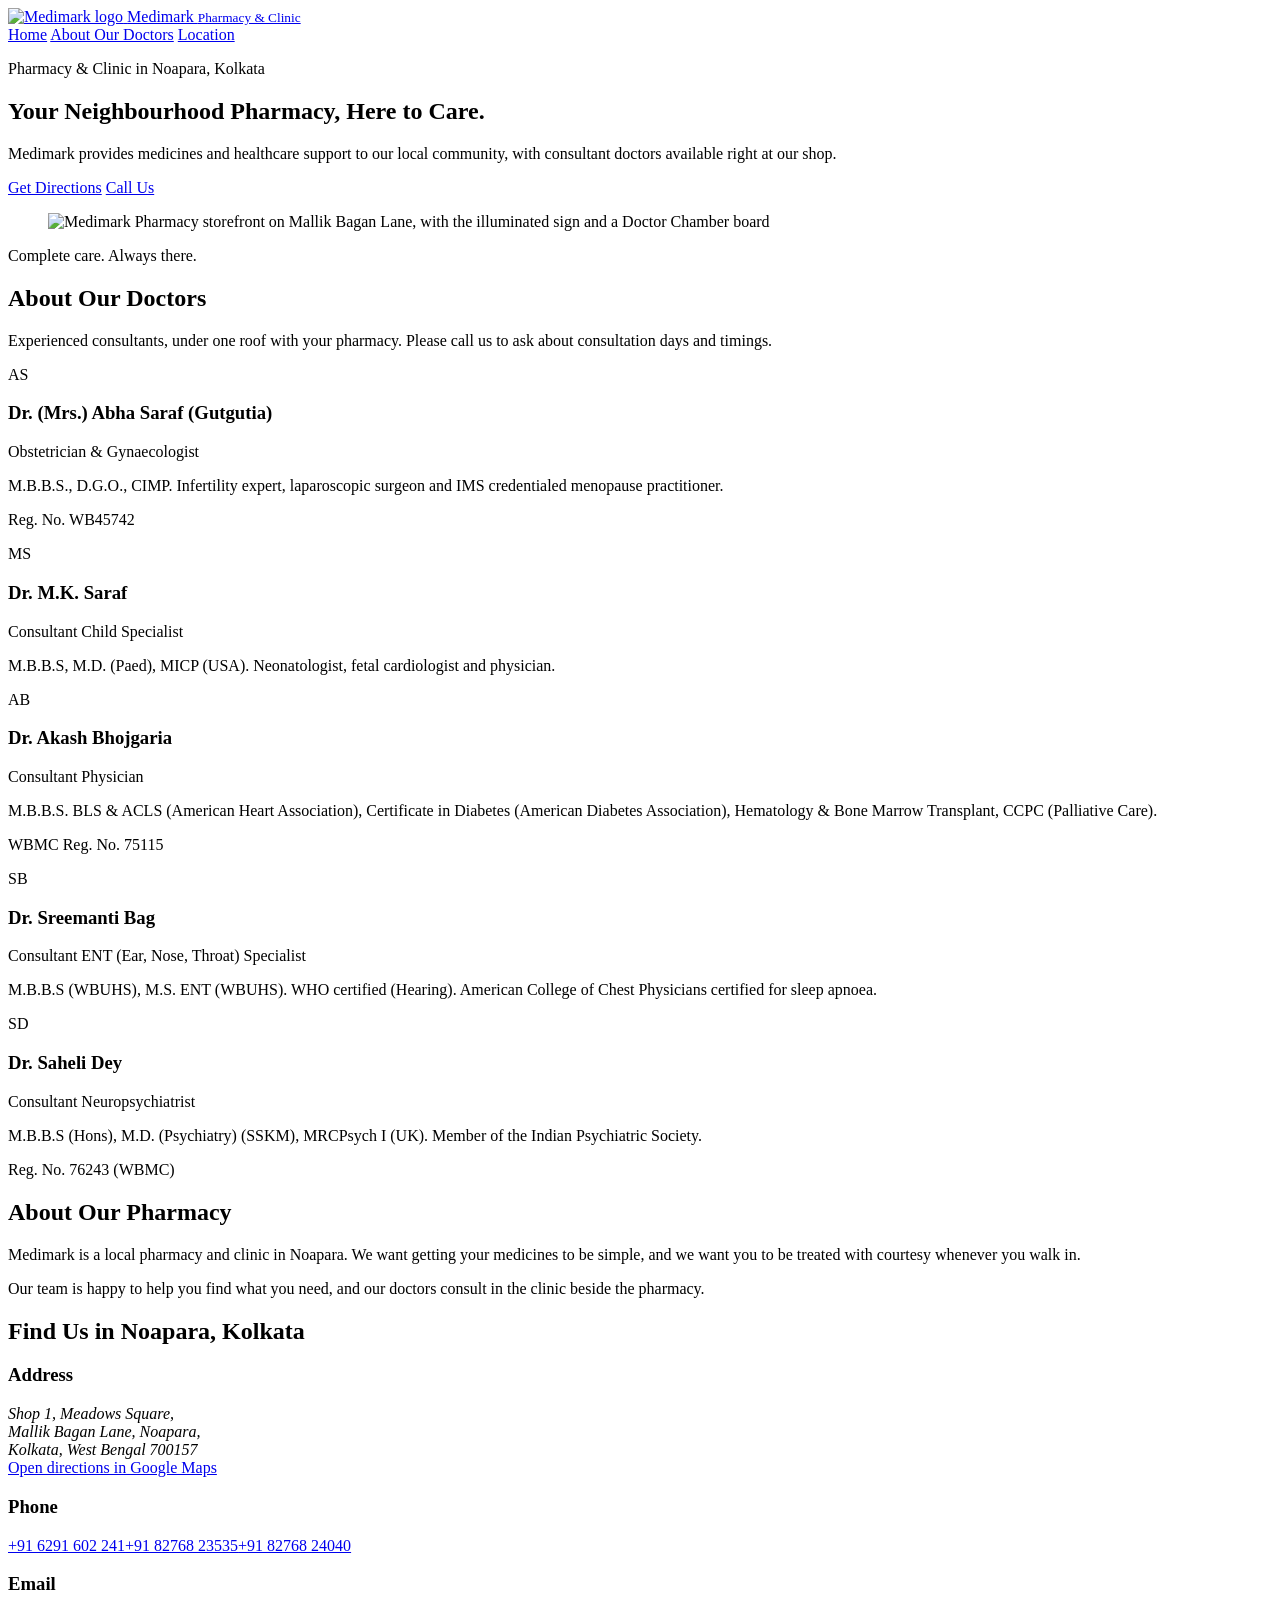
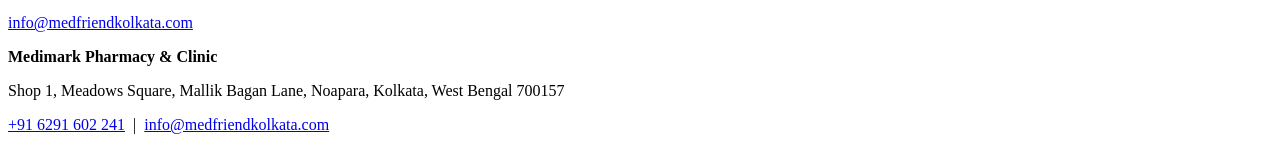
==== index.html @ 6e4a655f "Rename index (8).html to index.html" ====
<!DOCTYPE html>
<html lang="en">
<head>
<meta charset="utf-8">
<meta name="viewport" content="width=device-width, initial-scale=1">
<title>Medimark Pharmacy &amp; Clinic | Noapara, Kolkata 700157</title>
<meta name="description" content="Medimark Pharmacy &amp; Clinic at Meadows Square, Mallik Bagan Lane, Noapara, Kolkata. Medicines, consultant doctors and friendly healthcare support for our community.">
<meta name="theme-color" content="#ffffff">
<meta property="og:type" content="website">
<meta property="og:title" content="Medimark Pharmacy &amp; Clinic, Noapara, Kolkata">
<meta property="og:description" content="Your neighbourhood pharmacy and clinic at Meadows Square, Mallik Bagan Lane, Noapara.">
<meta property="og:locale" content="en_IN">
<link rel="icon" type="image/png" href="images/favicon.png">
<link rel="preconnect" href="https://fonts.googleapis.com">
<link rel="preconnect" href="https://fonts.gstatic.com" crossorigin>
<link href="https://fonts.googleapis.com/css2?family=Source+Sans+3:wght@400;600;700&family=Source+Serif+4:wght@600;700&display=swap" rel="stylesheet">
<link rel="stylesheet" href="css/style.css">
<script type="application/ld+json">
{"@context":"https://schema.org","@type":"Pharmacy","name":"Medimark Pharmacy & Clinic","telephone":"+91 6291602241","email":"info@medfriendkolkata.com","address":{"@type":"PostalAddress","streetAddress":"Shop 1, Meadows Square, Mallik Bagan Lane, Noapara","addressLocality":"Kolkata","addressRegion":"West Bengal","postalCode":"700157","addressCountry":"IN"}}
</script>
</head>
<body>
<header class="site-header">
  <div class="wrap bar">
    <a class="brand" href="#home" aria-label="Medimark Pharmacy and Clinic, home">
      <img src="images/logo.png" alt="Medimark logo" width="56" height="46">
      <span>Medimark <small>Pharmacy &amp; Clinic</small></span>
    </a>
    <nav aria-label="Main">
      <a href="#home">Home</a>
      <a href="#doctors">About Our Doctors</a>
      <a href="#location">Location</a>
    </nav>
  </div>
</header>

<main>
  <section class="hero" id="home">
    <div class="wrap hero-grid">
      <div class="hero-text">
        <p class="tag">Pharmacy &amp; Clinic in Noapara, Kolkata</p>
        <h1>Your Neighbourhood Pharmacy, Here to Care.</h1>
        <p class="sub">Medimark provides medicines and healthcare support to our local community, with consultant doctors available right at our shop.</p>
        <div class="ctas">
          <a class="btn primary" href="https://www.google.com/maps/dir/?api=1&destination=Medimark+Pharmacy+Meadows+Square+Mallik+Bagan+Lane+Noapara+Kolkata+700157" target="_blank" rel="noopener">Get Directions</a>
          <a class="btn secondary" href="tel:+916291602241">Call Us</a>
        </div>
      </div>
      <figure class="hero-photo">
        <img src="images/storefront.jpg" alt="Medimark Pharmacy storefront on Mallik Bagan Lane, with the illuminated sign and a Doctor Chamber board" width="1600" height="900" fetchpriority="high">
      </figure>
    </div>
  </section>

  <div class="band"><div class="wrap">Complete care. Always there.</div></div>

  <section class="doctors" id="doctors" aria-labelledby="doctors-h">
    <div class="wrap">
      <h2 id="doctors-h">About Our Doctors</h2>
      <p class="lead">Experienced consultants, under one roof with your pharmacy. Please call us to ask about consultation days and timings.</p>
      <div class="doc-grid">
        <article class="doc">
          <span class="avatar" aria-hidden="true">AS</span>
          <h3>Dr. (Mrs.) Abha Saraf (Gutgutia)</h3>
          <p class="spec">Obstetrician &amp; Gynaecologist</p>
          <p>M.B.B.S., D.G.O., CIMP. Infertility expert, laparoscopic surgeon and IMS credentialed menopause practitioner.</p>
          <p class="reg">Reg. No. WB45742</p>
        </article>
        <article class="doc">
          <span class="avatar" aria-hidden="true">MS</span>
          <h3>Dr. M.K. Saraf</h3>
          <p class="spec">Consultant Child Specialist</p>
          <p>M.B.B.S, M.D. (Paed), MICP (USA). Neonatologist, fetal cardiologist and physician.</p>
        </article>
        <article class="doc">
          <span class="avatar" aria-hidden="true">AB</span>
          <h3>Dr. Akash Bhojgaria</h3>
          <p class="spec">Consultant Physician</p>
          <p>M.B.B.S. BLS &amp; ACLS (American Heart Association), Certificate in Diabetes (American Diabetes Association), Hematology &amp; Bone Marrow Transplant, CCPC (Palliative Care).</p>
          <p class="reg">WBMC Reg. No. 75115</p>
        </article>
        <article class="doc">
          <span class="avatar" aria-hidden="true">SB</span>
          <h3>Dr. Sreemanti Bag</h3>
          <p class="spec">Consultant ENT (Ear, Nose, Throat) Specialist</p>
          <p>M.B.B.S (WBUHS), M.S. ENT (WBUHS). WHO certified (Hearing). American College of Chest Physicians certified for sleep apnoea.</p>
        </article>
        <article class="doc">
          <span class="avatar" aria-hidden="true">SD</span>
          <h3>Dr. Saheli Dey</h3>
          <p class="spec">Consultant Neuropsychiatrist</p>
          <p>M.B.B.S (Hons), M.D. (Psychiatry) (SSKM), MRCPsych I (UK). Member of the Indian Psychiatric Society.</p>
          <p class="reg">Reg. No. 76243 (WBMC)</p>
        </article>
      </div>
    </div>
  </section>

  <section class="about" id="about" aria-labelledby="about-h">
    <div class="wrap about-grid">
      <h2 id="about-h">About Our Pharmacy</h2>
      <div>
        <p>Medimark is a local pharmacy and clinic in Noapara. We want getting your medicines to be simple, and we want you to be treated with courtesy whenever you walk in.</p>
        <p>Our team is happy to help you find what you need, and our doctors consult in the clinic beside the pharmacy.</p>
      </div>
    </div>
  </section>

  <section class="location" id="location" aria-labelledby="loc-h">
    <div class="wrap">
      <h2 id="loc-h">Find Us in Noapara, Kolkata</h2>
      <div class="loc-card">
        <div>
          <h3>Address</h3>
          <address>Shop 1, Meadows Square,<br>Mallik Bagan Lane, Noapara,<br>Kolkata, West Bengal 700157</address>
          <a class="maplink" href="https://www.google.com/maps/dir/?api=1&destination=Medimark+Pharmacy+Meadows+Square+Mallik+Bagan+Lane+Noapara+Kolkata+700157" target="_blank" rel="noopener">Open directions in Google Maps</a>
        </div>
        <div>
          <h3>Phone</h3>
          <p class="contact"><a href="tel:+916291602241">+91 6291 602 241</a><a href="tel:+918276823535">+91 82768 23535</a><a href="tel:+918276824040">+91 82768 24040</a></p>
        </div>
        <div>
          <h3>Email</h3>
          <p class="contact"><a href="mailto:info@medfriendkolkata.com">info@medfriendkolkata.com</a></p>
        </div>
      </div>
    </div>
  </section>
</main>

<footer class="site-footer">
  <div class="wrap">
    <strong>Medimark Pharmacy &amp; Clinic</strong>
    <p>Shop 1, Meadows Square, Mallik Bagan Lane, Noapara, Kolkata, West Bengal 700157</p>
    <p><a href="tel:+916291602241">+91 6291 602 241</a> &nbsp;|&nbsp; <a href="mailto:info@medfriendkolkata.com">info@medfriendkolkata.com</a></p>
  </div>
</footer>
</body>
</html>
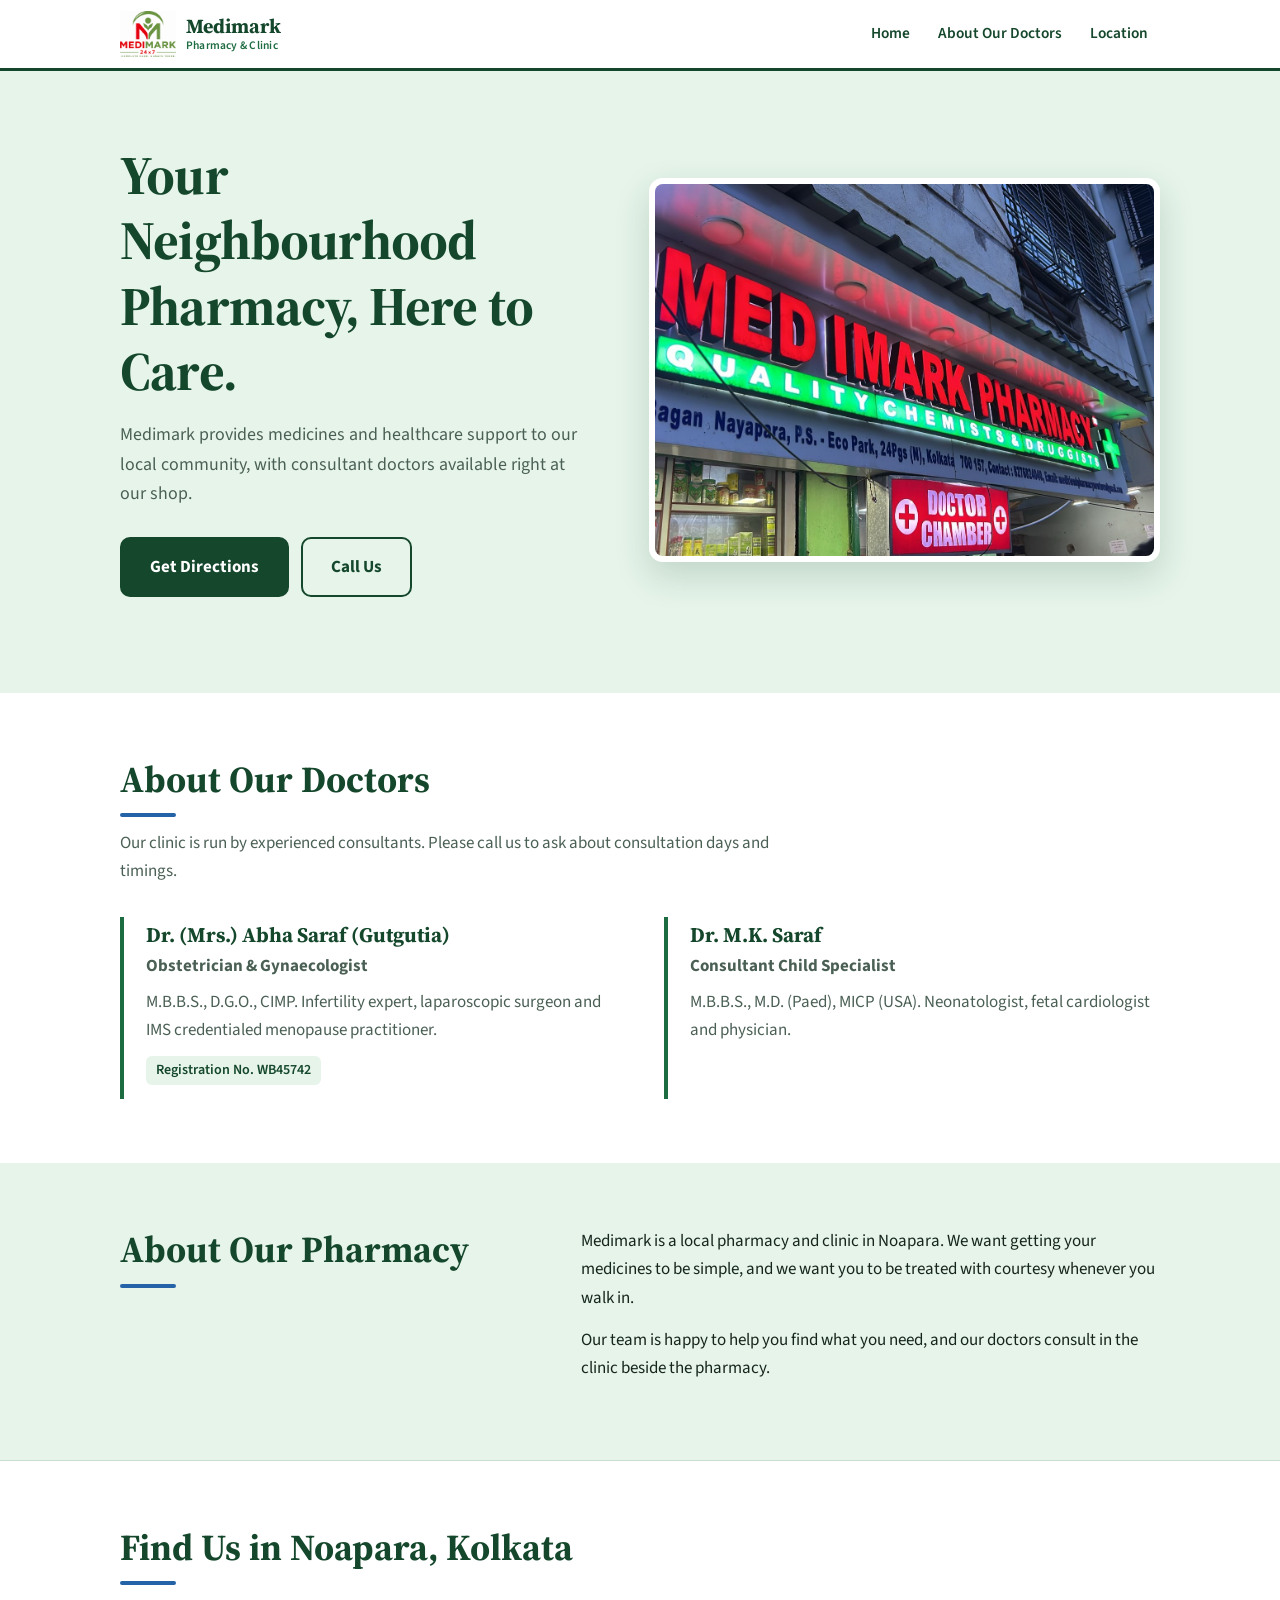
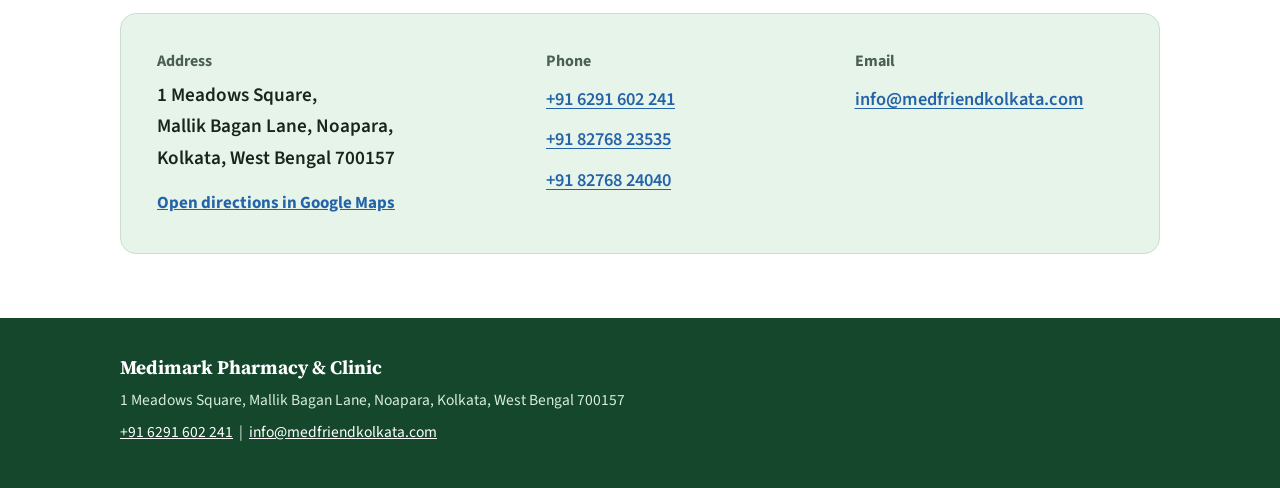
==== commit c4c17fe0: "Rename index (7).html to index.html" ====
--- a/index.html
+++ b/index.html
@@ -5,25 +5,25 @@
 <meta name="viewport" content="width=device-width, initial-scale=1">
 <title>Medimark Pharmacy &amp; Clinic | Noapara, Kolkata 700157</title>
 <meta name="description" content="Medimark Pharmacy &amp; Clinic at Meadows Square, Mallik Bagan Lane, Noapara, Kolkata. Medicines, consultant doctors and friendly healthcare support for our community.">
-<meta name="theme-color" content="#ffffff">
+<meta name="theme-color" content="#e6f4ea">
 <meta property="og:type" content="website">
 <meta property="og:title" content="Medimark Pharmacy &amp; Clinic, Noapara, Kolkata">
 <meta property="og:description" content="Your neighbourhood pharmacy and clinic at Meadows Square, Mallik Bagan Lane, Noapara.">
 <meta property="og:locale" content="en_IN">
-<link rel="icon" type="image/png" href="images/favicon.png">
+<link rel="icon" type="image/png" href="favicon.png">
 <link rel="preconnect" href="https://fonts.googleapis.com">
 <link rel="preconnect" href="https://fonts.gstatic.com" crossorigin>
-<link href="https://fonts.googleapis.com/css2?family=Source+Sans+3:wght@400;600;700&family=Source+Serif+4:wght@600;700&display=swap" rel="stylesheet">
-<link rel="stylesheet" href="css/style.css">
+<link href="https://fonts.googleapis.com/css2?family=Source+Sans+3:wght@400;600;700&amp;family=Source+Serif+4:wght@600;700&amp;display=swap" rel="stylesheet">
+<link rel="stylesheet" href="style.css">
 <script type="application/ld+json">
-{"@context":"https://schema.org","@type":"Pharmacy","name":"Medimark Pharmacy & Clinic","telephone":"+91 6291602241","email":"info@medfriendkolkata.com","address":{"@type":"PostalAddress","streetAddress":"Shop 1, Meadows Square, Mallik Bagan Lane, Noapara","addressLocality":"Kolkata","addressRegion":"West Bengal","postalCode":"700157","addressCountry":"IN"}}
+{"@context":"https://schema.org","@type":"Pharmacy","name":"Medimark Pharmacy & Clinic","telephone":"+91 6291602241","email":"info@medfriendkolkata.com","address":{"@type":"PostalAddress","streetAddress":"1 Meadows Square, Mallik Bagan Lane, Noapara","addressLocality":"Kolkata","addressRegion":"West Bengal","postalCode":"700157","addressCountry":"IN"}}
 </script>
 </head>
 <body>
 <header class="site-header">
   <div class="wrap bar">
     <a class="brand" href="#home" aria-label="Medimark Pharmacy and Clinic, home">
-      <img src="images/logo.png" alt="Medimark logo" width="56" height="46">
+      <img src="logo.png" alt="Medimark logo" width="56" height="46">
       <span>Medimark <small>Pharmacy &amp; Clinic</small></span>
     </a>
     <nav aria-label="Main">
@@ -37,60 +37,35 @@
 <main>
   <section class="hero" id="home">
     <div class="wrap hero-grid">
-      <div class="hero-text">
-        <p class="tag">Pharmacy &amp; Clinic in Noapara, Kolkata</p>
+      <div>
         <h1>Your Neighbourhood Pharmacy, Here to Care.</h1>
         <p class="sub">Medimark provides medicines and healthcare support to our local community, with consultant doctors available right at our shop.</p>
         <div class="ctas">
-          <a class="btn primary" href="https://www.google.com/maps/dir/?api=1&destination=Medimark+Pharmacy+Meadows+Square+Mallik+Bagan+Lane+Noapara+Kolkata+700157" target="_blank" rel="noopener">Get Directions</a>
+          <a class="btn primary" href="https://www.google.com/maps/dir/?api=1&amp;destination=Medimark+Pharmacy+Meadows+Square+Mallik+Bagan+Lane+Noapara+Kolkata+700157" target="_blank" rel="noopener">Get Directions</a>
           <a class="btn secondary" href="tel:+916291602241">Call Us</a>
         </div>
       </div>
       <figure class="hero-photo">
-        <img src="images/storefront.jpg" alt="Medimark Pharmacy storefront on Mallik Bagan Lane, with the illuminated sign and a Doctor Chamber board" width="1600" height="900" fetchpriority="high">
+        <img src="storefront.jpg" alt="Medimark Pharmacy storefront on Mallik Bagan Lane, with the illuminated sign and a Doctor Chamber board" width="1600" height="900" fetchpriority="high">
       </figure>
     </div>
   </section>
 
-  <div class="band"><div class="wrap">Complete care. Always there.</div></div>
-
   <section class="doctors" id="doctors" aria-labelledby="doctors-h">
     <div class="wrap">
       <h2 id="doctors-h">About Our Doctors</h2>
-      <p class="lead">Experienced consultants, under one roof with your pharmacy. Please call us to ask about consultation days and timings.</p>
+      <p class="lead">Our clinic is run by experienced consultants. Please call us to ask about consultation days and timings.</p>
       <div class="doc-grid">
         <article class="doc">
-          <span class="avatar" aria-hidden="true">AS</span>
           <h3>Dr. (Mrs.) Abha Saraf (Gutgutia)</h3>
           <p class="spec">Obstetrician &amp; Gynaecologist</p>
           <p>M.B.B.S., D.G.O., CIMP. Infertility expert, laparoscopic surgeon and IMS credentialed menopause practitioner.</p>
-          <p class="reg">Reg. No. WB45742</p>
+          <p class="reg">Registration No. WB45742</p>
         </article>
         <article class="doc">
-          <span class="avatar" aria-hidden="true">MS</span>
           <h3>Dr. M.K. Saraf</h3>
           <p class="spec">Consultant Child Specialist</p>
-          <p>M.B.B.S, M.D. (Paed), MICP (USA). Neonatologist, fetal cardiologist and physician.</p>
-        </article>
-        <article class="doc">
-          <span class="avatar" aria-hidden="true">AB</span>
-          <h3>Dr. Akash Bhojgaria</h3>
-          <p class="spec">Consultant Physician</p>
-          <p>M.B.B.S. BLS &amp; ACLS (American Heart Association), Certificate in Diabetes (American Diabetes Association), Hematology &amp; Bone Marrow Transplant, CCPC (Palliative Care).</p>
-          <p class="reg">WBMC Reg. No. 75115</p>
-        </article>
-        <article class="doc">
-          <span class="avatar" aria-hidden="true">SB</span>
-          <h3>Dr. Sreemanti Bag</h3>
-          <p class="spec">Consultant ENT (Ear, Nose, Throat) Specialist</p>
-          <p>M.B.B.S (WBUHS), M.S. ENT (WBUHS). WHO certified (Hearing). American College of Chest Physicians certified for sleep apnoea.</p>
-        </article>
-        <article class="doc">
-          <span class="avatar" aria-hidden="true">SD</span>
-          <h3>Dr. Saheli Dey</h3>
-          <p class="spec">Consultant Neuropsychiatrist</p>
-          <p>M.B.B.S (Hons), M.D. (Psychiatry) (SSKM), MRCPsych I (UK). Member of the Indian Psychiatric Society.</p>
-          <p class="reg">Reg. No. 76243 (WBMC)</p>
+          <p>M.B.B.S., M.D. (Paed), MICP (USA). Neonatologist, fetal cardiologist and physician.</p>
         </article>
       </div>
     </div>
@@ -109,11 +84,11 @@
   <section class="location" id="location" aria-labelledby="loc-h">
     <div class="wrap">
       <h2 id="loc-h">Find Us in Noapara, Kolkata</h2>
-      <div class="loc-card">
+      <div class="loc-grid">
         <div>
           <h3>Address</h3>
-          <address>Shop 1, Meadows Square,<br>Mallik Bagan Lane, Noapara,<br>Kolkata, West Bengal 700157</address>
-          <a class="maplink" href="https://www.google.com/maps/dir/?api=1&destination=Medimark+Pharmacy+Meadows+Square+Mallik+Bagan+Lane+Noapara+Kolkata+700157" target="_blank" rel="noopener">Open directions in Google Maps</a>
+          <address>1 Meadows Square,<br>Mallik Bagan Lane, Noapara,<br>Kolkata, West Bengal 700157</address>
+          <a class="maplink" href="https://www.google.com/maps/dir/?api=1&amp;destination=Medimark+Pharmacy+Meadows+Square+Mallik+Bagan+Lane+Noapara+Kolkata+700157" target="_blank" rel="noopener">Open directions in Google Maps</a>
         </div>
         <div>
           <h3>Phone</h3>
@@ -131,7 +106,7 @@
 <footer class="site-footer">
   <div class="wrap">
     <strong>Medimark Pharmacy &amp; Clinic</strong>
-    <p>Shop 1, Meadows Square, Mallik Bagan Lane, Noapara, Kolkata, West Bengal 700157</p>
+    <p>1 Meadows Square, Mallik Bagan Lane, Noapara, Kolkata, West Bengal 700157</p>
     <p><a href="tel:+916291602241">+91 6291 602 241</a> &nbsp;|&nbsp; <a href="mailto:info@medfriendkolkata.com">info@medfriendkolkata.com</a></p>
   </div>
 </footer>
--- a/style.css
+++ b/style.css
@@ -0,0 +1,79 @@
+:root{
+  --mint:#e6f4ea; --mint-deep:#d3ebdb; --forest:#14472b; --forest-2:#1d6b40; --blue:#2563a8;
+  --ink:#16261d; --muted:#4b6055; --line:#c8dfd0; --white:#fff;
+  --serif:"Source Serif 4",Georgia,"Times New Roman",serif;
+  --sans:"Source Sans 3",system-ui,-apple-system,"Segoe UI",Roboto,Arial,sans-serif;
+}
+*,*::before,*::after{box-sizing:border-box}
+html{scroll-behavior:smooth;scroll-padding-top:80px}
+body{margin:0;background:var(--mint);color:var(--ink);font:400 1.0625rem/1.65 var(--sans)}
+img{max-width:100%}
+a{color:var(--blue)}
+a:focus-visible{outline:3px solid var(--blue);outline-offset:3px;border-radius:4px}
+h1,h2,h3{font-family:var(--serif);line-height:1.2;margin:0;color:var(--forest)}
+.wrap{max-width:1080px;margin:0 auto;padding:0 20px}
+
+.site-header{position:sticky;top:0;z-index:20;background:var(--white);border-bottom:3px solid var(--forest);}
+.bar{display:flex;align-items:center;justify-content:space-between;gap:16px;min-height:68px}
+.brand{display:flex;align-items:center;gap:10px;text-decoration:none;color:var(--forest);font:700 1.25rem/1.1 var(--serif)}
+.brand img{height:46px;width:auto}
+.brand small{display:block;margin-top:2px;font:600 .72rem/1.2 var(--sans);color:var(--forest-2);letter-spacing:.02em}
+nav{display:flex;gap:4px}
+nav a{color:var(--forest);text-decoration:none;font-weight:600;font-size:.96rem;padding:8px 12px;border-radius:8px}
+nav a:hover{background:var(--mint)}
+
+.hero{padding:48px 0 72px}
+.hero-grid{display:grid;gap:36px;align-items:center}
+.hero h1{font-size:clamp(2.1rem,6.4vw,3.4rem);letter-spacing:-.015em;margin-bottom:16px}
+.sub{color:var(--muted);font-size:1.12rem;max-width:30em;margin:0 0 28px}
+.ctas{display:flex;flex-wrap:wrap;gap:12px}
+.btn{display:inline-block;padding:14px 28px;border-radius:10px;font-weight:700;text-decoration:none;border:2px solid var(--forest);transition:transform .15s}
+.btn.primary{background:var(--forest);color:var(--white)}
+.btn.secondary{background:transparent;color:var(--forest)}
+.btn:hover{transform:translateY(-2px)}
+.hero-photo{margin:0}
+.hero-photo img{display:block;width:100%;height:auto;aspect-ratio:4/3;object-fit:cover;object-position:35% 45%;border-radius:14px;border:6px solid var(--white);box-shadow:0 14px 34px rgba(20,71,43,.18)}
+
+section{padding:64px 0}
+h2{font-size:clamp(1.7rem,4.2vw,2.3rem);margin-bottom:12px}
+h2::after{content:"";display:block;width:56px;height:4px;border-radius:2px;margin-top:12px;background:var(--blue)}
+.lead{color:var(--muted);max-width:40em;margin:0 0 32px}
+
+.doctors{background:var(--white)}
+.doc-grid{display:grid;gap:24px}
+.doc{padding:6px 0 6px 22px;border-left:4px solid var(--forest-2)}
+.doc h3{font-size:1.3rem;margin-bottom:4px}
+.spec{color:var(--blue);font-weight:700;margin:0 0 10px}
+.doc p{margin:0 0 8px;color:var(--muted)}
+.doc .reg{display:inline-block;margin-top:4px;padding:3px 10px;border-radius:6px;background:var(--mint);color:var(--forest);font-weight:600;font-size:.88rem}
+
+.about-grid{display:grid;gap:12px}
+.about p{margin:0 0 14px;max-width:38em}
+
+.location{background:var(--white);border-top:1px solid var(--line)}
+.location h2{margin-bottom:28px}
+.loc-grid{display:grid;gap:28px;padding:30px;border-radius:16px;background:var(--mint);border:1px solid var(--line)}
+.loc-grid h3{font:700 1rem var(--sans);color:var(--muted);margin-bottom:8px}
+address{font-style:normal;font-size:1.2rem;font-weight:600;margin-bottom:14px}
+.maplink{font-weight:700}
+.contact{display:flex;flex-direction:column;gap:2px;margin:0;font-size:1.15rem;font-weight:600}
+.contact a{padding:4px 0;text-underline-offset:3px}
+
+.site-footer{background:var(--forest);color:#d8ecde;padding:36px 0;font-size:.97rem}
+.site-footer strong{font:700 1.2rem var(--serif);color:var(--white)}
+.site-footer p{margin:6px 0}
+.site-footer a{color:var(--white)}
+
+@media (min-width:760px){
+  .hero{padding:72px 0 96px}
+  .hero-grid{grid-template-columns:1fr 1.1fr;gap:64px}
+  .doc-grid{grid-template-columns:1fr 1fr;gap:48px}
+  .about-grid{grid-template-columns:1fr 1.4fr;gap:48px;align-items:start}
+  .loc-grid{grid-template-columns:1.3fr 1fr 1fr;gap:40px;padding:36px}
+}
+@media (max-width:560px){
+  .brand small{display:none}
+  .brand{font-size:1.15rem}
+  nav a{padding:8px;font-size:.88rem}
+}
+@media (prefers-reduced-motion:reduce){html{scroll-behavior:auto}.btn{transition:none}}
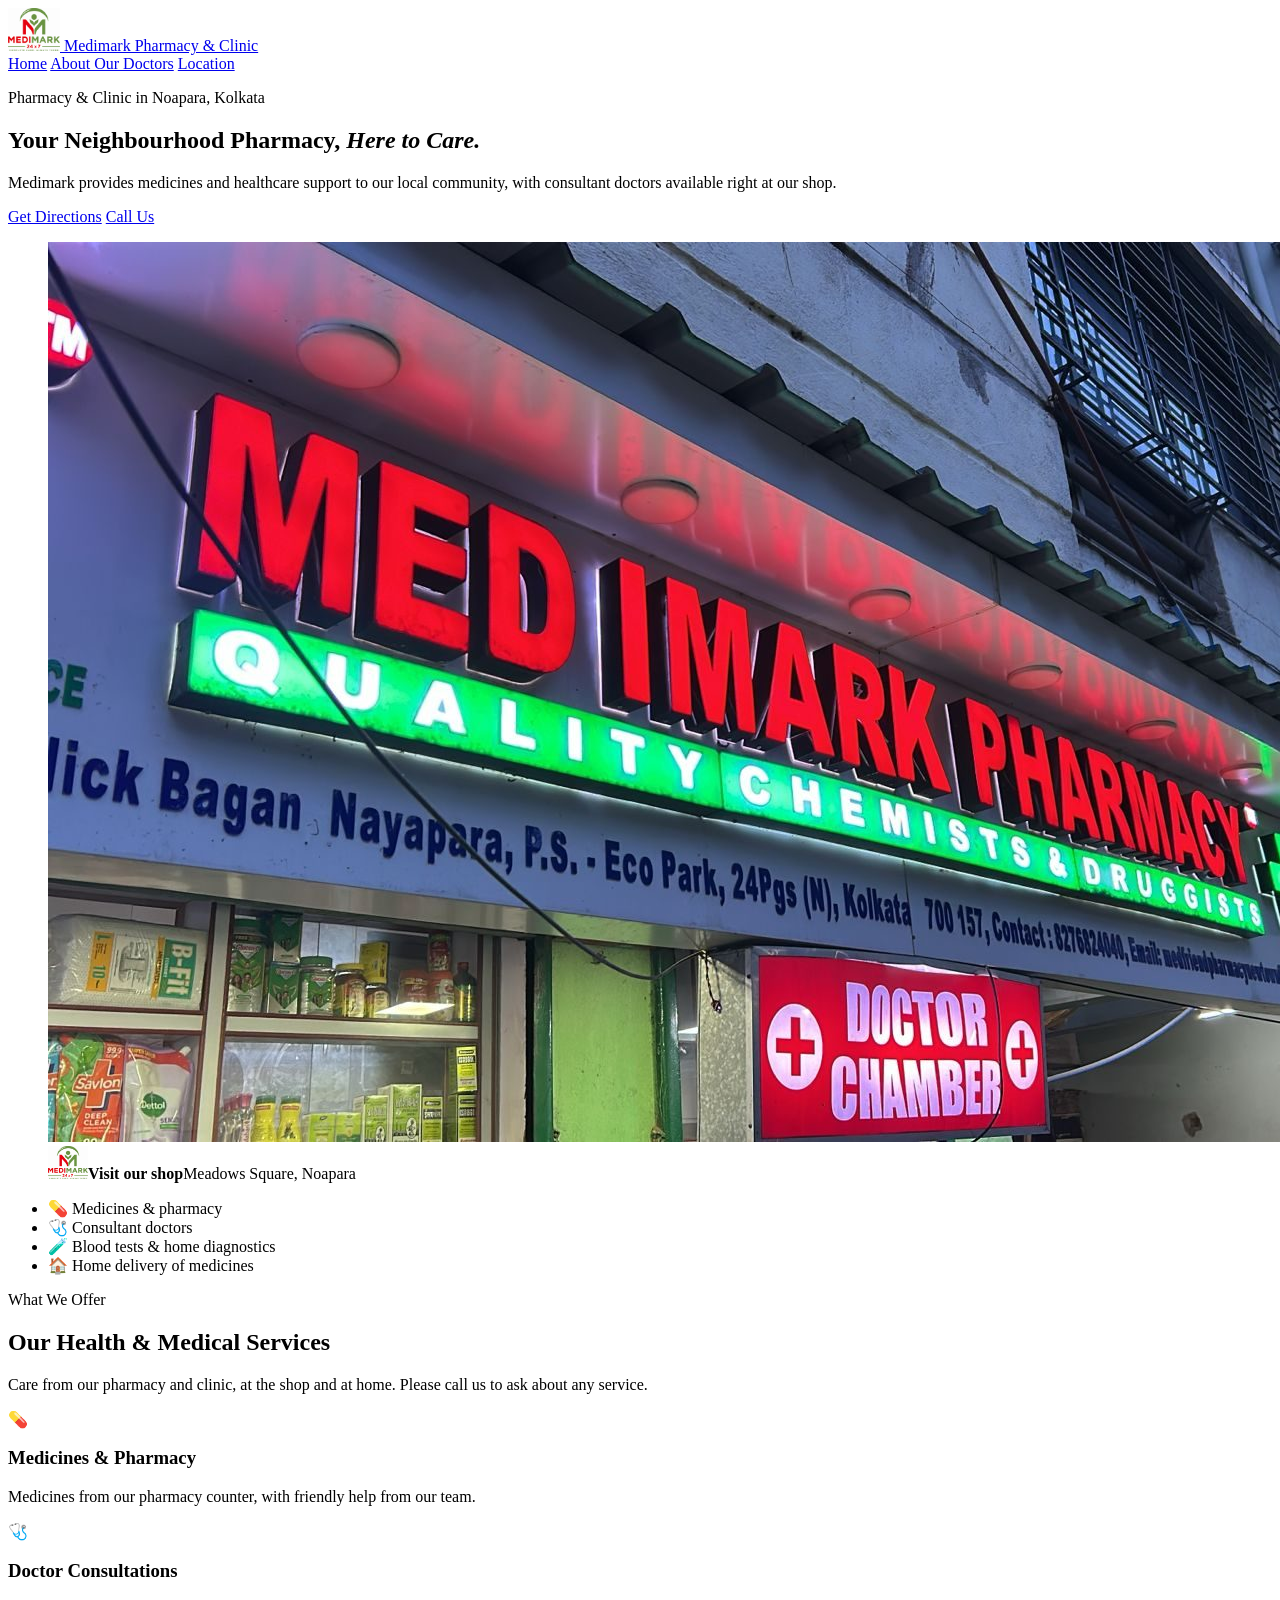
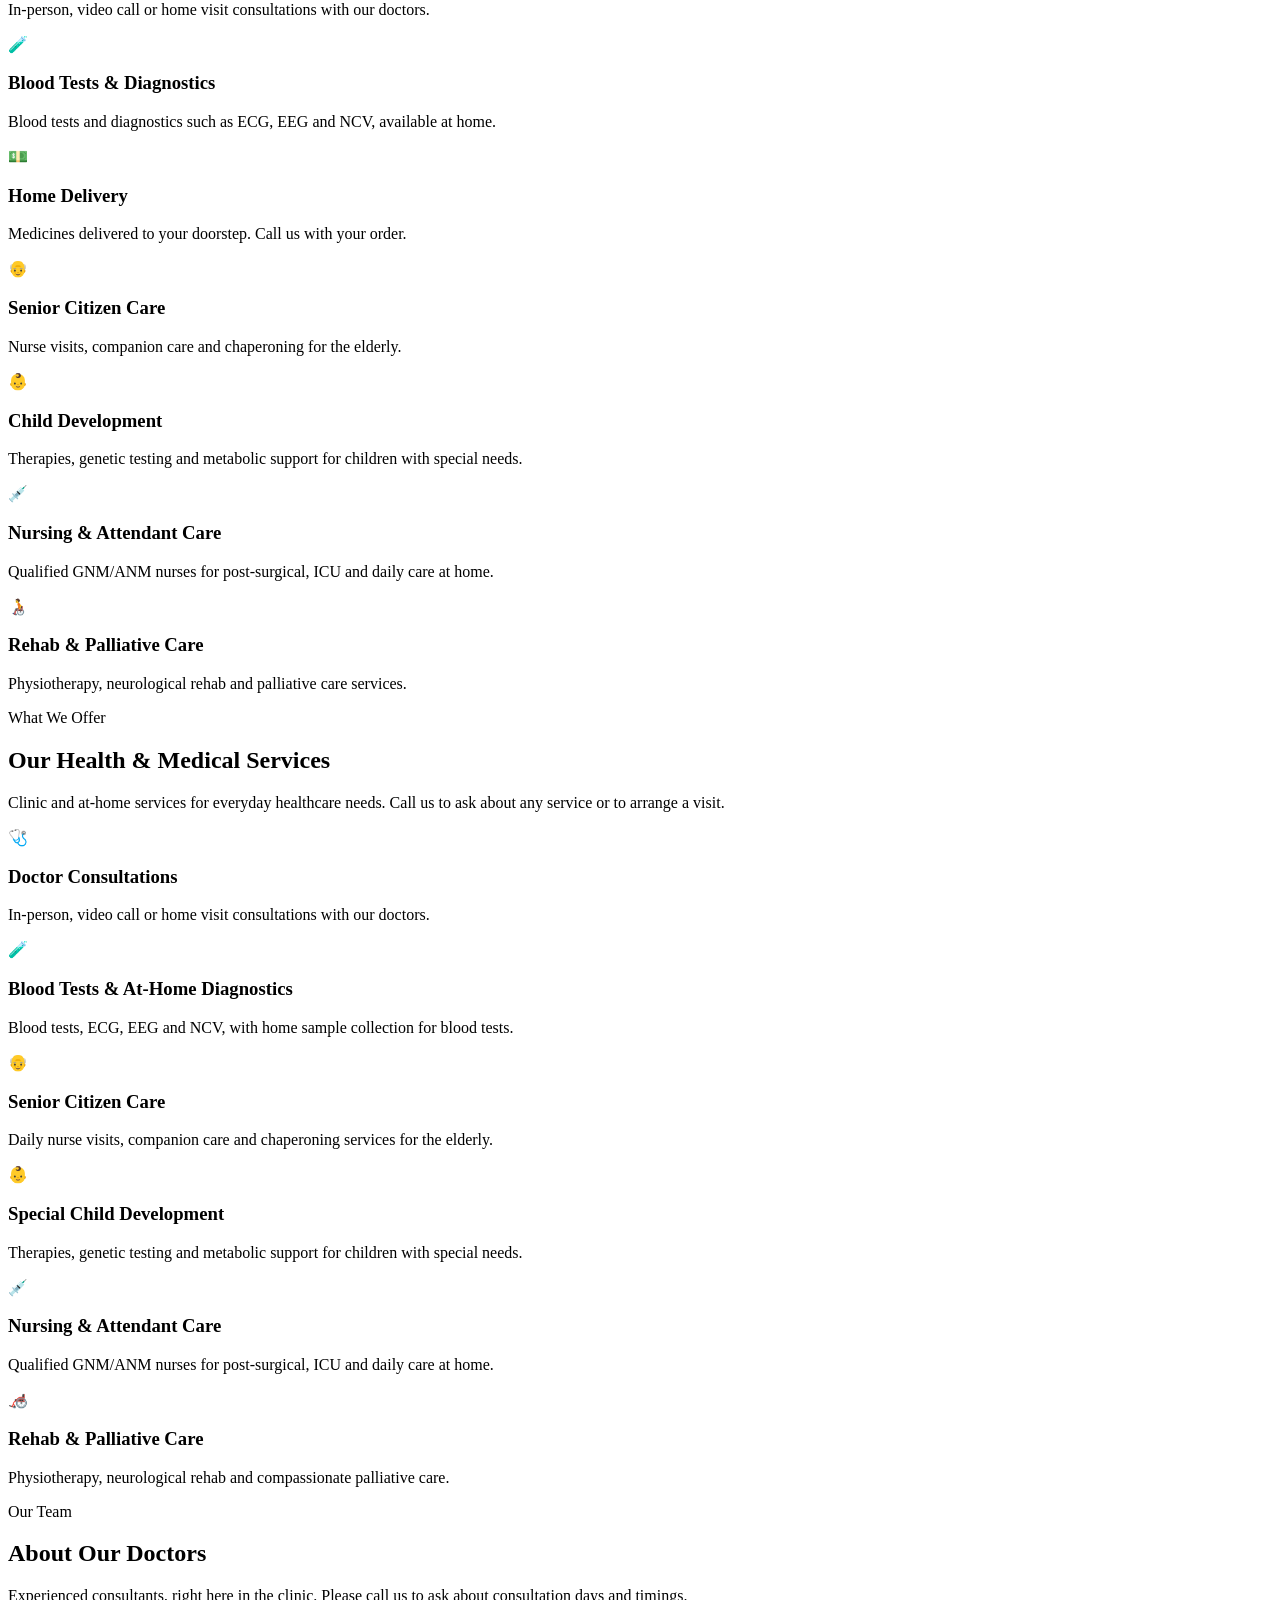
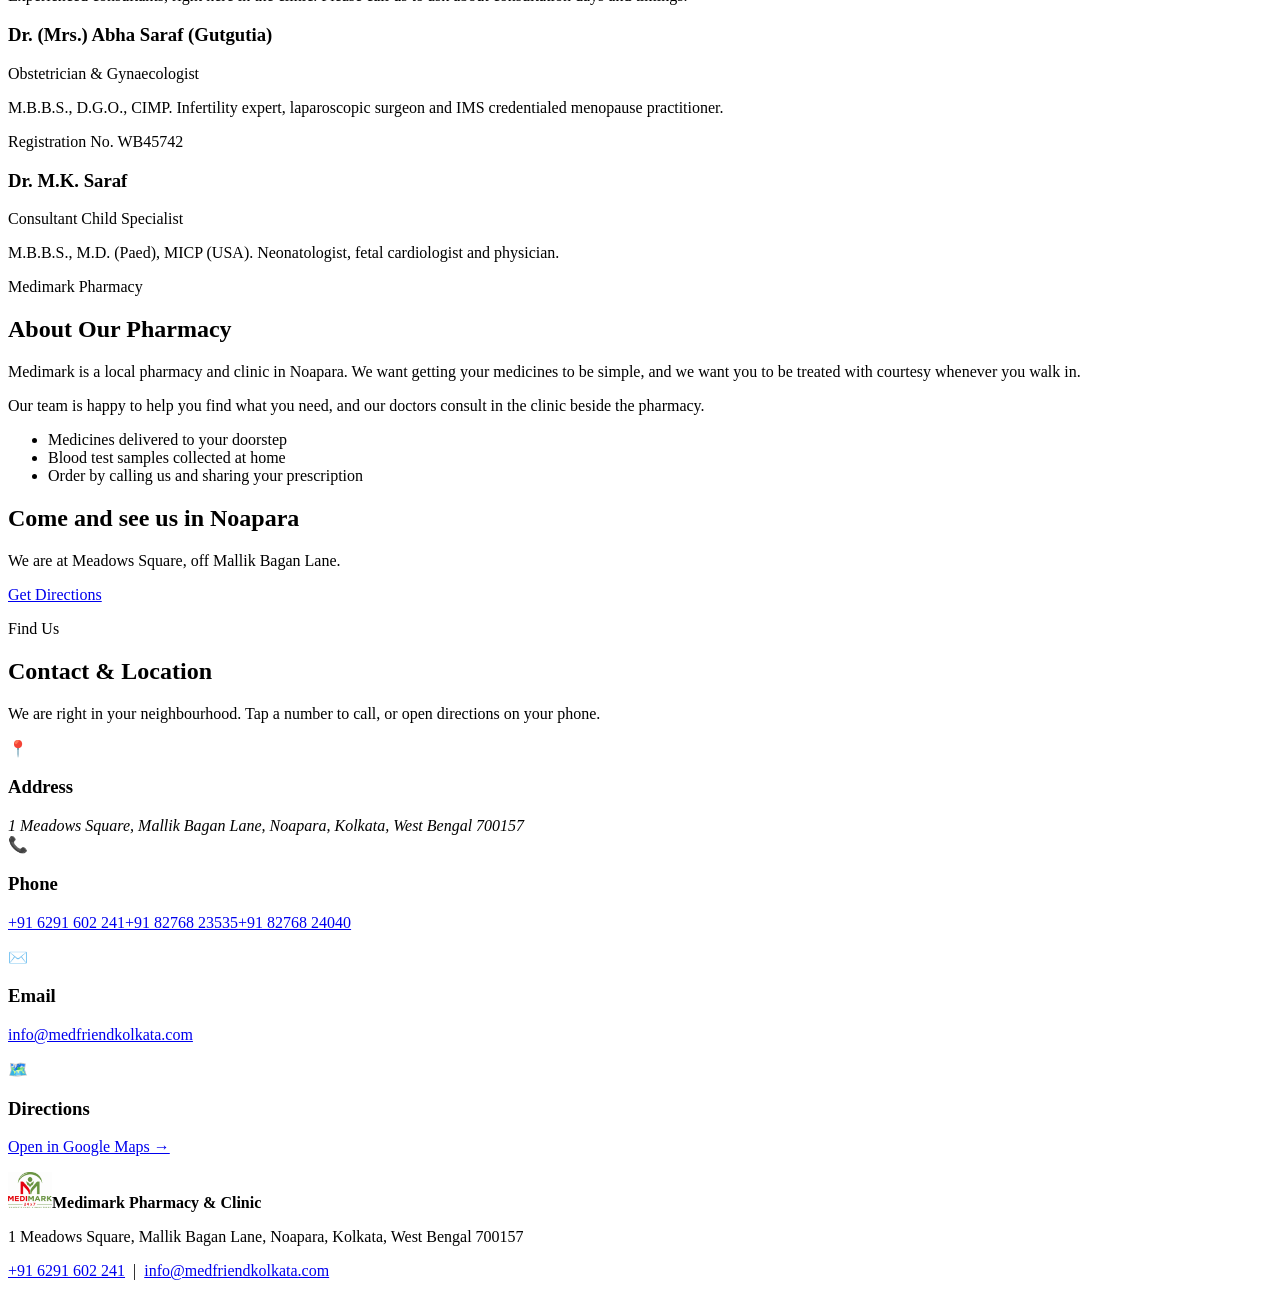
==== commit 0c75698b: "Rename index (8).html to index.html" ====
--- a/index.html
+++ b/index.html
@@ -4,7 +4,7 @@
 <meta charset="utf-8">
 <meta name="viewport" content="width=device-width, initial-scale=1">
 <title>Medimark Pharmacy &amp; Clinic | Noapara, Kolkata 700157</title>
-<meta name="description" content="Medimark Pharmacy &amp; Clinic at Meadows Square, Mallik Bagan Lane, Noapara, Kolkata. Medicines, consultant doctors and friendly healthcare support for our community.">
+<meta name="description" content="Medimark Pharmacy &amp; Clinic at Meadows Square, Mallik Bagan Lane, Noapara, Kolkata. Medicines, blood tests, home care, consultant doctors and friendly healthcare support for our community.">
 <meta name="theme-color" content="#e6f4ea">
 <meta property="og:type" content="website">
 <meta property="og:title" content="Medimark Pharmacy &amp; Clinic, Noapara, Kolkata">
@@ -13,18 +13,18 @@
 <link rel="icon" type="image/png" href="favicon.png">
 <link rel="preconnect" href="https://fonts.googleapis.com">
 <link rel="preconnect" href="https://fonts.gstatic.com" crossorigin>
-<link href="https://fonts.googleapis.com/css2?family=Source+Sans+3:wght@400;600;700&amp;family=Source+Serif+4:wght@600;700&amp;display=swap" rel="stylesheet">
+<link href="https://fonts.googleapis.com/css2?family=Source+Sans+3:wght@400;600;700&amp;family=Source+Serif+4:ital,wght@0,600;0,700;1,600&amp;display=swap" rel="stylesheet">
 <link rel="stylesheet" href="style.css">
 <script type="application/ld+json">
 {"@context":"https://schema.org","@type":"Pharmacy","name":"Medimark Pharmacy & Clinic","telephone":"+91 6291602241","email":"info@medfriendkolkata.com","address":{"@type":"PostalAddress","streetAddress":"1 Meadows Square, Mallik Bagan Lane, Noapara","addressLocality":"Kolkata","addressRegion":"West Bengal","postalCode":"700157","addressCountry":"IN"}}
 </script>
 </head>
 <body>
-<header class="site-header">
-  <div class="wrap bar">
+<header class="nav">
+  <div class="wrap nav-in">
     <a class="brand" href="#home" aria-label="Medimark Pharmacy and Clinic, home">
-      <img src="logo.png" alt="Medimark logo" width="56" height="46">
-      <span>Medimark <small>Pharmacy &amp; Clinic</small></span>
+      <img src="logo.png" alt="Medimark logo" width="52" height="43">
+      <span>Medimark Pharmacy &amp; Clinic</span>
     </a>
     <nav aria-label="Main">
       <a href="#home">Home</a>
@@ -38,31 +38,83 @@
   <section class="hero" id="home">
     <div class="wrap hero-grid">
       <div>
-        <h1>Your Neighbourhood Pharmacy, Here to Care.</h1>
+        <p class="badge">Pharmacy &amp; Clinic in Noapara, Kolkata</p>
+        <h1>Your Neighbourhood Pharmacy, <em>Here to Care.</em></h1>
         <p class="sub">Medimark provides medicines and healthcare support to our local community, with consultant doctors available right at our shop.</p>
         <div class="ctas">
           <a class="btn primary" href="https://www.google.com/maps/dir/?api=1&amp;destination=Medimark+Pharmacy+Meadows+Square+Mallik+Bagan+Lane+Noapara+Kolkata+700157" target="_blank" rel="noopener">Get Directions</a>
           <a class="btn secondary" href="tel:+916291602241">Call Us</a>
         </div>
       </div>
-      <figure class="hero-photo">
+      <figure class="visual">
         <img src="storefront.jpg" alt="Medimark Pharmacy storefront on Mallik Bagan Lane, with the illuminated sign and a Doctor Chamber board" width="1600" height="900" fetchpriority="high">
+        <figcaption class="chip"><img src="logo.png" alt="" width="40" height="33"><span><strong>Visit our shop</strong>Meadows Square, Noapara</span></figcaption>
       </figure>
     </div>
   </section>
 
-  <section class="doctors" id="doctors" aria-labelledby="doctors-h">
+  <div class="strip">
+    <ul class="wrap">
+      <li>&#128138; Medicines &amp; pharmacy</li>
+      <li>&#129658; Consultant doctors</li>
+      <li>&#129514; Blood tests &amp; home diagnostics</li>
+      <li>&#127968; Home delivery of medicines</li>
+    </ul>
+  </div>
+
+  <section class="sec white" id="services" aria-labelledby="svc-h">
     <div class="wrap">
-      <h2 id="doctors-h">About Our Doctors</h2>
-      <p class="lead">Our clinic is run by experienced consultants. Please call us to ask about consultation days and timings.</p>
-      <div class="doc-grid">
-        <article class="doc">
+      <header class="sec-head">
+        <p class="eyebrow">What We Offer</p>
+        <h2 id="svc-h">Our Health &amp; Medical Services</h2>
+        <p>Care from our pharmacy and clinic, at the shop and at home. Please call us to ask about any service.</p>
+      </header>
+      <div class="grid four">
+        <div class="card info"><span class="ico" aria-hidden="true">&#128138;</span><h3>Medicines &amp; Pharmacy</h3><p>Medicines from our pharmacy counter, with friendly help from our team.</p></div>
+        <div class="card info"><span class="ico" aria-hidden="true">&#129658;</span><h3>Doctor Consultations</h3><p>In-person, video call or home visit consultations with our doctors.</p></div>
+        <div class="card info"><span class="ico" aria-hidden="true">&#129514;</span><h3>Blood Tests &amp; Diagnostics</h3><p>Blood tests and diagnostics such as ECG, EEG and NCV, available at home.</p></div>
+        <div class="card info"><span class="ico" aria-hidden="true">&#128181;</span><h3>Home Delivery</h3><p>Medicines delivered to your doorstep. Call us with your order.</p></div>
+        <div class="card info"><span class="ico" aria-hidden="true">&#128116;</span><h3>Senior Citizen Care</h3><p>Nurse visits, companion care and chaperoning for the elderly.</p></div>
+        <div class="card info"><span class="ico" aria-hidden="true">&#128118;</span><h3>Child Development</h3><p>Therapies, genetic testing and metabolic support for children with special needs.</p></div>
+        <div class="card info"><span class="ico" aria-hidden="true">&#128137;</span><h3>Nursing &amp; Attendant Care</h3><p>Qualified GNM/ANM nurses for post-surgical, ICU and daily care at home.</p></div>
+        <div class="card info"><span class="ico" aria-hidden="true">&#129489;&#8205;&#129469;</span><h3>Rehab &amp; Palliative Care</h3><p>Physiotherapy, neurological rehab and palliative care services.</p></div>
+      </div>
+    </div>
+  </section>
+
+  <section class="sec white" id="services" aria-labelledby="services-h">
+    <div class="wrap">
+      <header class="sec-head">
+        <p class="eyebrow">What We Offer</p>
+        <h2 id="services-h">Our Health &amp; Medical Services</h2>
+        <p>Clinic and at-home services for everyday healthcare needs. Call us to ask about any service or to arrange a visit.</p>
+      </header>
+      <div class="grid three">
+        <article class="card svc"><span class="ico" aria-hidden="true">&#129658;</span><h3>Doctor Consultations</h3><p>In-person, video call or home visit consultations with our doctors.</p></article>
+        <article class="card svc"><span class="ico" aria-hidden="true">&#129514;</span><h3>Blood Tests &amp; At-Home Diagnostics</h3><p>Blood tests, ECG, EEG and NCV, with home sample collection for blood tests.</p></article>
+        <article class="card svc"><span class="ico" aria-hidden="true">&#128116;</span><h3>Senior Citizen Care</h3><p>Daily nurse visits, companion care and chaperoning services for the elderly.</p></article>
+        <article class="card svc"><span class="ico" aria-hidden="true">&#128118;</span><h3>Special Child Development</h3><p>Therapies, genetic testing and metabolic support for children with special needs.</p></article>
+        <article class="card svc"><span class="ico" aria-hidden="true">&#128137;</span><h3>Nursing &amp; Attendant Care</h3><p>Qualified GNM/ANM nurses for post-surgical, ICU and daily care at home.</p></article>
+        <article class="card svc"><span class="ico" aria-hidden="true">&#129469;</span><h3>Rehab &amp; Palliative Care</h3><p>Physiotherapy, neurological rehab and compassionate palliative care.</p></article>
+      </div>
+    </div>
+  </section>
+
+  <section class="sec" id="doctors" aria-labelledby="doctors-h">
+    <div class="wrap">
+      <header class="sec-head">
+        <p class="eyebrow">Our Team</p>
+        <h2 id="doctors-h">About Our Doctors</h2>
+        <p>Experienced consultants, right here in the clinic. Please call us to ask about consultation days and timings.</p>
+      </header>
+      <div class="grid two">
+        <article class="card doc">
           <h3>Dr. (Mrs.) Abha Saraf (Gutgutia)</h3>
           <p class="spec">Obstetrician &amp; Gynaecologist</p>
           <p>M.B.B.S., D.G.O., CIMP. Infertility expert, laparoscopic surgeon and IMS credentialed menopause practitioner.</p>
           <p class="reg">Registration No. WB45742</p>
         </article>
-        <article class="doc">
+        <article class="card doc">
           <h3>Dr. M.K. Saraf</h3>
           <p class="spec">Consultant Child Specialist</p>
           <p>M.B.B.S., M.D. (Paed), MICP (USA). Neonatologist, fetal cardiologist and physician.</p>
@@ -71,41 +123,66 @@
     </div>
   </section>
 
-  <section class="about" id="about" aria-labelledby="about-h">
-    <div class="wrap about-grid">
-      <h2 id="about-h">About Our Pharmacy</h2>
-      <div>
+  <section class="sec white" id="about" aria-labelledby="about-h">
+    <div class="wrap">
+      <header class="sec-head">
+        <p class="eyebrow">Medimark Pharmacy</p>
+        <h2 id="about-h">About Our Pharmacy</h2>
         <p>Medimark is a local pharmacy and clinic in Noapara. We want getting your medicines to be simple, and we want you to be treated with courtesy whenever you walk in.</p>
         <p>Our team is happy to help you find what you need, and our doctors consult in the clinic beside the pharmacy.</p>
-      </div>
+        <ul class="ticks">
+          <li>Medicines delivered to your doorstep</li>
+          <li>Blood test samples collected at home</li>
+          <li>Order by calling us and sharing your prescription</li>
+        </ul>
+      </header>
     </div>
   </section>
 
-  <section class="location" id="location" aria-labelledby="loc-h">
+  <section class="cta-band" aria-labelledby="cta-h">
     <div class="wrap">
-      <h2 id="loc-h">Find Us in Noapara, Kolkata</h2>
-      <div class="loc-grid">
-        <div>
+      <h2 id="cta-h">Come and see us in Noapara</h2>
+      <p>We are at Meadows Square, off Mallik Bagan Lane.</p>
+      <a class="btn light" href="https://www.google.com/maps/dir/?api=1&amp;destination=Medimark+Pharmacy+Meadows+Square+Mallik+Bagan+Lane+Noapara+Kolkata+700157" target="_blank" rel="noopener">Get Directions</a>
+    </div>
+  </section>
+
+  <section class="sec" id="location" aria-labelledby="loc-h">
+    <div class="wrap">
+      <header class="sec-head center">
+        <p class="eyebrow">Find Us</p>
+        <h2 id="loc-h">Contact &amp; Location</h2>
+        <p>We are right in your neighbourhood. Tap a number to call, or open directions on your phone.</p>
+      </header>
+      <div class="grid four">
+        <div class="card info">
+          <span class="ico" aria-hidden="true">&#128205;</span>
           <h3>Address</h3>
-          <address>1 Meadows Square,<br>Mallik Bagan Lane, Noapara,<br>Kolkata, West Bengal 700157</address>
-          <a class="maplink" href="https://www.google.com/maps/dir/?api=1&amp;destination=Medimark+Pharmacy+Meadows+Square+Mallik+Bagan+Lane+Noapara+Kolkata+700157" target="_blank" rel="noopener">Open directions in Google Maps</a>
+          <address>1 Meadows Square, Mallik Bagan Lane, Noapara, Kolkata, West Bengal 700157</address>
         </div>
-        <div>
+        <div class="card info">
+          <span class="ico" aria-hidden="true">&#128222;</span>
           <h3>Phone</h3>
-          <p class="contact"><a href="tel:+916291602241">+91 6291 602 241</a><a href="tel:+918276823535">+91 82768 23535</a><a href="tel:+918276824040">+91 82768 24040</a></p>
+          <p class="links"><a href="tel:+916291602241">+91 6291 602 241</a><a href="tel:+918276823535">+91 82768 23535</a><a href="tel:+918276824040">+91 82768 24040</a></p>
         </div>
-        <div>
+        <div class="card info">
+          <span class="ico" aria-hidden="true">&#9993;&#65039;</span>
           <h3>Email</h3>
-          <p class="contact"><a href="mailto:info@medfriendkolkata.com">info@medfriendkolkata.com</a></p>
+          <p class="links"><a href="mailto:info@medfriendkolkata.com">info@medfriendkolkata.com</a></p>
+        </div>
+        <div class="card info">
+          <span class="ico" aria-hidden="true">&#128506;&#65039;</span>
+          <h3>Directions</h3>
+          <p class="links"><a href="https://www.google.com/maps/dir/?api=1&amp;destination=Medimark+Pharmacy+Meadows+Square+Mallik+Bagan+Lane+Noapara+Kolkata+700157" target="_blank" rel="noopener">Open in Google Maps &rarr;</a></p>
         </div>
       </div>
     </div>
   </section>
 </main>
 
-<footer class="site-footer">
+<footer class="foot">
   <div class="wrap">
-    <strong>Medimark Pharmacy &amp; Clinic</strong>
+    <div class="foot-brand"><img src="logo.png" alt="" width="44" height="36"><strong>Medimark Pharmacy &amp; Clinic</strong></div>
     <p>1 Meadows Square, Mallik Bagan Lane, Noapara, Kolkata, West Bengal 700157</p>
     <p><a href="tel:+916291602241">+91 6291 602 241</a> &nbsp;|&nbsp; <a href="mailto:info@medfriendkolkata.com">info@medfriendkolkata.com</a></p>
   </div>
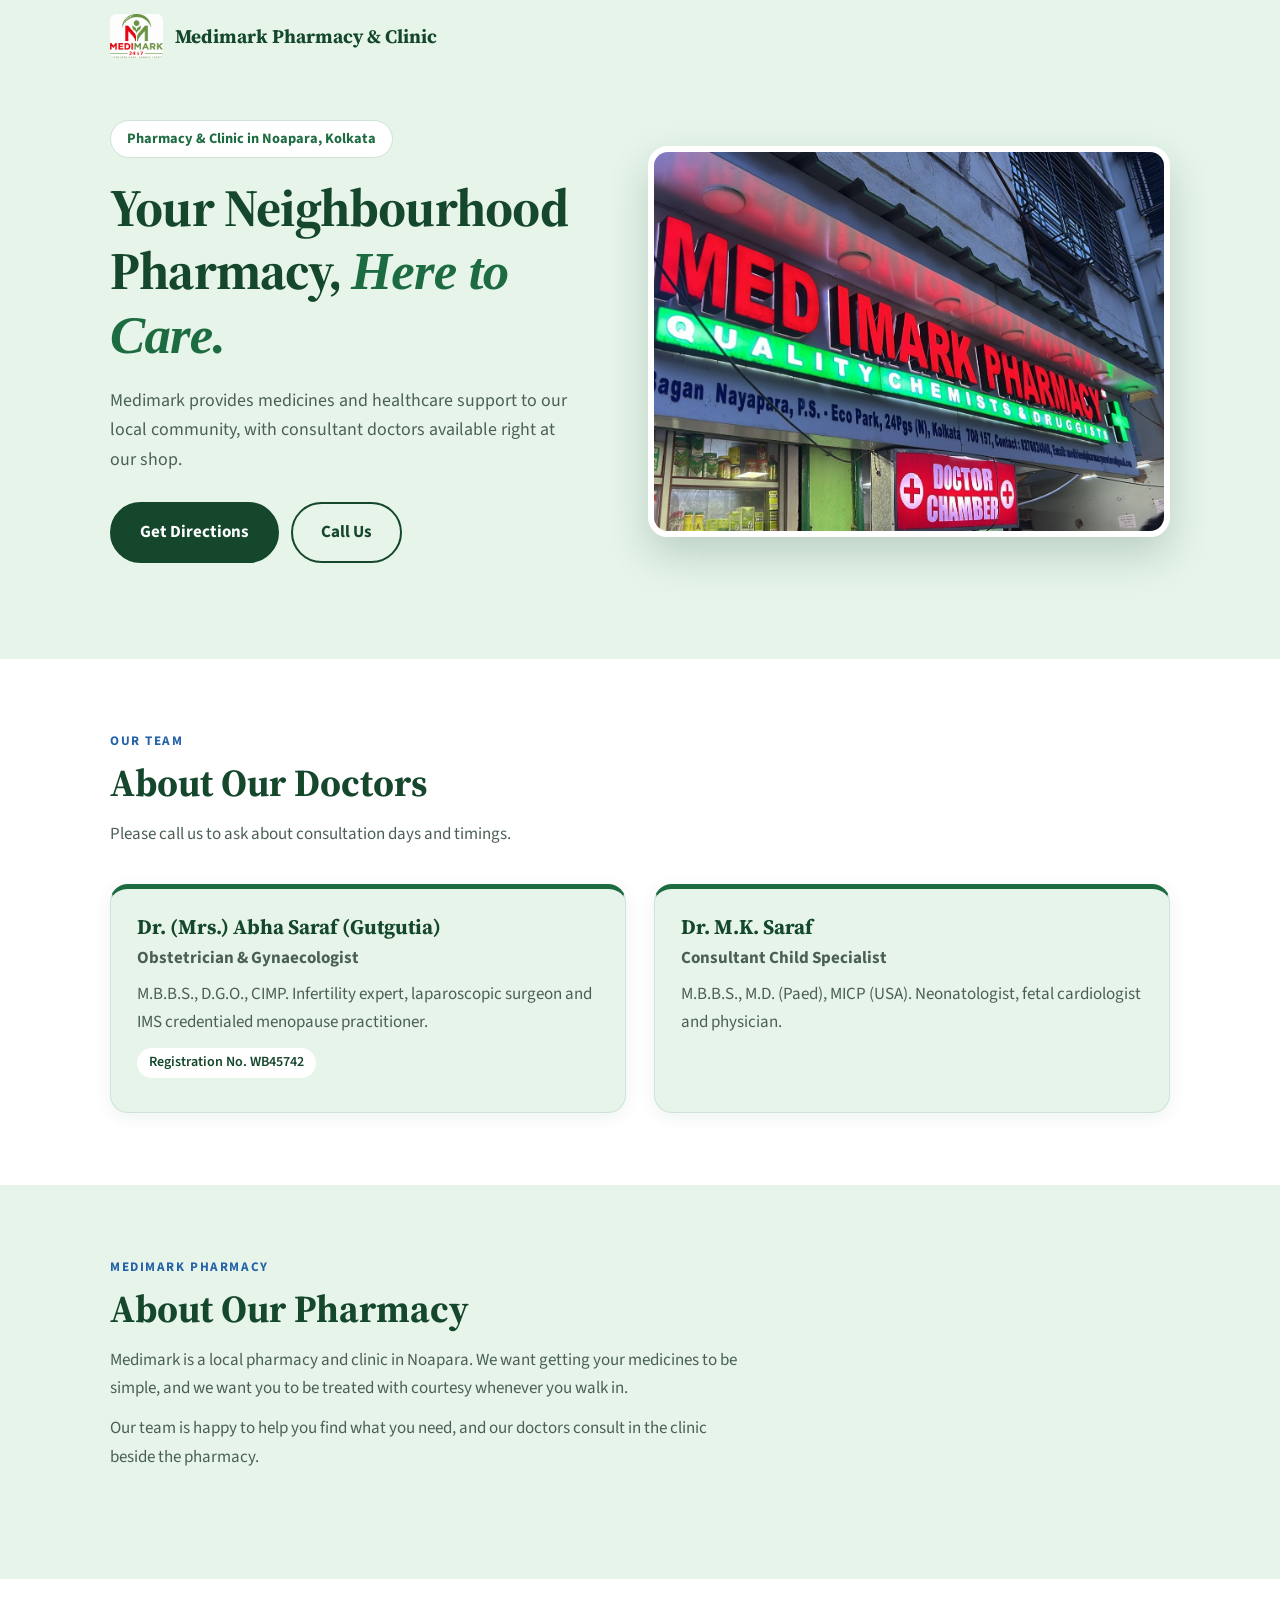
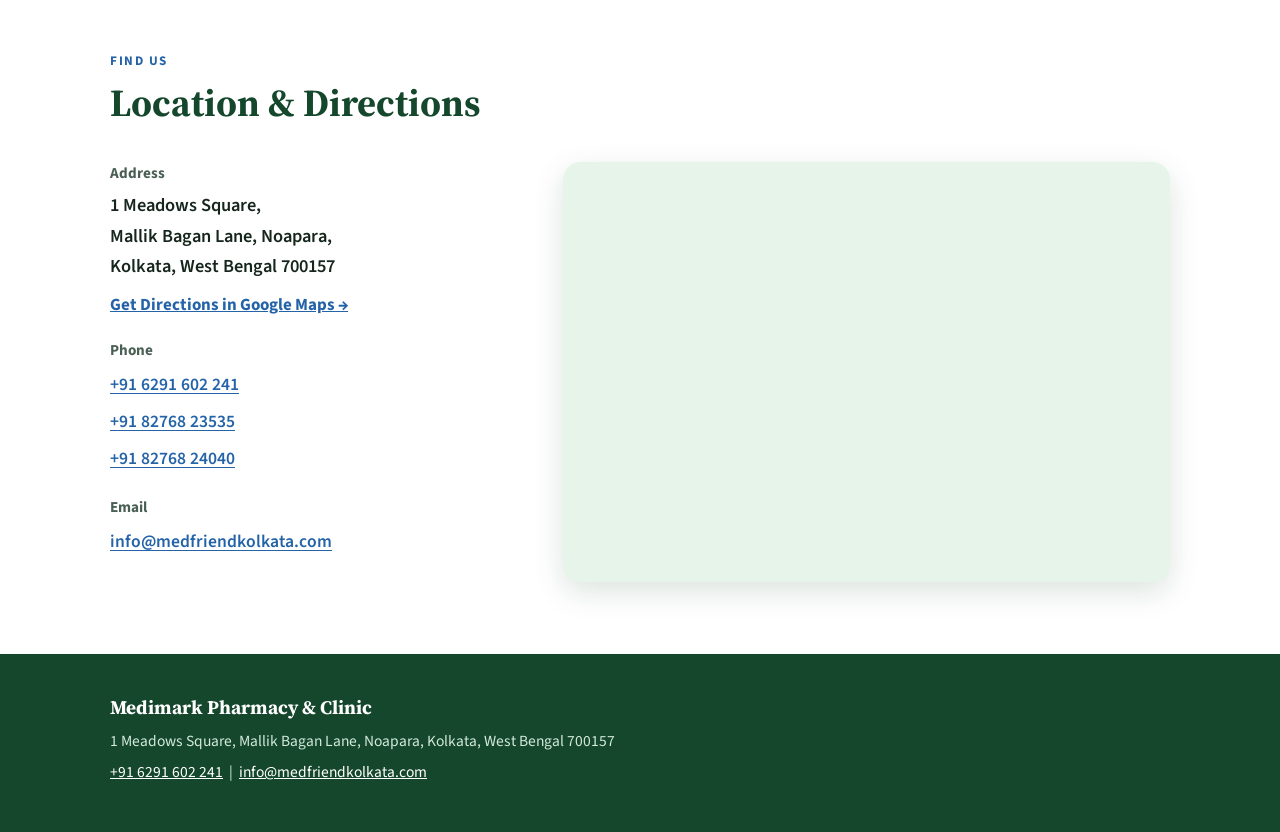
==== commit 23347b26: "Rename index (9).html to index.html" ====
--- a/index.html
+++ b/index.html
@@ -4,7 +4,7 @@
 <meta charset="utf-8">
 <meta name="viewport" content="width=device-width, initial-scale=1">
 <title>Medimark Pharmacy &amp; Clinic | Noapara, Kolkata 700157</title>
-<meta name="description" content="Medimark Pharmacy &amp; Clinic at Meadows Square, Mallik Bagan Lane, Noapara, Kolkata. Medicines, blood tests, home care, consultant doctors and friendly healthcare support for our community.">
+<meta name="description" content="Medimark Pharmacy &amp; Clinic at Meadows Square, Mallik Bagan Lane, Noapara, Kolkata. Medicines, consultant doctors and friendly healthcare support for our community.">
 <meta name="theme-color" content="#e6f4ea">
 <meta property="og:type" content="website">
 <meta property="og:title" content="Medimark Pharmacy &amp; Clinic, Noapara, Kolkata">
@@ -20,17 +20,12 @@
 </script>
 </head>
 <body>
-<header class="nav">
-  <div class="wrap nav-in">
+<header class="top">
+  <div class="wrap">
     <a class="brand" href="#home" aria-label="Medimark Pharmacy and Clinic, home">
       <img src="logo.png" alt="Medimark logo" width="52" height="43">
       <span>Medimark Pharmacy &amp; Clinic</span>
     </a>
-    <nav aria-label="Main">
-      <a href="#home">Home</a>
-      <a href="#doctors">About Our Doctors</a>
-      <a href="#location">Location</a>
-    </nav>
   </div>
 </header>
 
@@ -42,70 +37,22 @@
         <h1>Your Neighbourhood Pharmacy, <em>Here to Care.</em></h1>
         <p class="sub">Medimark provides medicines and healthcare support to our local community, with consultant doctors available right at our shop.</p>
         <div class="ctas">
-          <a class="btn primary" href="https://www.google.com/maps/dir/?api=1&amp;destination=Medimark+Pharmacy+Meadows+Square+Mallik+Bagan+Lane+Noapara+Kolkata+700157" target="_blank" rel="noopener">Get Directions</a>
+          <a class="btn primary" href="https://www.google.com/maps/dir/?api=1&amp;destination=1+Meadows+Square+Mallik+Bagan+Lane+Noapara+Kolkata+West+Bengal+700157" target="_blank" rel="noopener">Get Directions</a>
           <a class="btn secondary" href="tel:+916291602241">Call Us</a>
         </div>
       </div>
       <figure class="visual">
         <img src="storefront.jpg" alt="Medimark Pharmacy storefront on Mallik Bagan Lane, with the illuminated sign and a Doctor Chamber board" width="1600" height="900" fetchpriority="high">
-        <figcaption class="chip"><img src="logo.png" alt="" width="40" height="33"><span><strong>Visit our shop</strong>Meadows Square, Noapara</span></figcaption>
       </figure>
     </div>
   </section>
 
-  <div class="strip">
-    <ul class="wrap">
-      <li>&#128138; Medicines &amp; pharmacy</li>
-      <li>&#129658; Consultant doctors</li>
-      <li>&#129514; Blood tests &amp; home diagnostics</li>
-      <li>&#127968; Home delivery of medicines</li>
-    </ul>
-  </div>
-
-  <section class="sec white" id="services" aria-labelledby="svc-h">
-    <div class="wrap">
-      <header class="sec-head">
-        <p class="eyebrow">What We Offer</p>
-        <h2 id="svc-h">Our Health &amp; Medical Services</h2>
-        <p>Care from our pharmacy and clinic, at the shop and at home. Please call us to ask about any service.</p>
-      </header>
-      <div class="grid four">
-        <div class="card info"><span class="ico" aria-hidden="true">&#128138;</span><h3>Medicines &amp; Pharmacy</h3><p>Medicines from our pharmacy counter, with friendly help from our team.</p></div>
-        <div class="card info"><span class="ico" aria-hidden="true">&#129658;</span><h3>Doctor Consultations</h3><p>In-person, video call or home visit consultations with our doctors.</p></div>
-        <div class="card info"><span class="ico" aria-hidden="true">&#129514;</span><h3>Blood Tests &amp; Diagnostics</h3><p>Blood tests and diagnostics such as ECG, EEG and NCV, available at home.</p></div>
-        <div class="card info"><span class="ico" aria-hidden="true">&#128181;</span><h3>Home Delivery</h3><p>Medicines delivered to your doorstep. Call us with your order.</p></div>
-        <div class="card info"><span class="ico" aria-hidden="true">&#128116;</span><h3>Senior Citizen Care</h3><p>Nurse visits, companion care and chaperoning for the elderly.</p></div>
-        <div class="card info"><span class="ico" aria-hidden="true">&#128118;</span><h3>Child Development</h3><p>Therapies, genetic testing and metabolic support for children with special needs.</p></div>
-        <div class="card info"><span class="ico" aria-hidden="true">&#128137;</span><h3>Nursing &amp; Attendant Care</h3><p>Qualified GNM/ANM nurses for post-surgical, ICU and daily care at home.</p></div>
-        <div class="card info"><span class="ico" aria-hidden="true">&#129489;&#8205;&#129469;</span><h3>Rehab &amp; Palliative Care</h3><p>Physiotherapy, neurological rehab and palliative care services.</p></div>
-      </div>
-    </div>
-  </section>
-
-  <section class="sec white" id="services" aria-labelledby="services-h">
-    <div class="wrap">
-      <header class="sec-head">
-        <p class="eyebrow">What We Offer</p>
-        <h2 id="services-h">Our Health &amp; Medical Services</h2>
-        <p>Clinic and at-home services for everyday healthcare needs. Call us to ask about any service or to arrange a visit.</p>
-      </header>
-      <div class="grid three">
-        <article class="card svc"><span class="ico" aria-hidden="true">&#129658;</span><h3>Doctor Consultations</h3><p>In-person, video call or home visit consultations with our doctors.</p></article>
-        <article class="card svc"><span class="ico" aria-hidden="true">&#129514;</span><h3>Blood Tests &amp; At-Home Diagnostics</h3><p>Blood tests, ECG, EEG and NCV, with home sample collection for blood tests.</p></article>
-        <article class="card svc"><span class="ico" aria-hidden="true">&#128116;</span><h3>Senior Citizen Care</h3><p>Daily nurse visits, companion care and chaperoning services for the elderly.</p></article>
-        <article class="card svc"><span class="ico" aria-hidden="true">&#128118;</span><h3>Special Child Development</h3><p>Therapies, genetic testing and metabolic support for children with special needs.</p></article>
-        <article class="card svc"><span class="ico" aria-hidden="true">&#128137;</span><h3>Nursing &amp; Attendant Care</h3><p>Qualified GNM/ANM nurses for post-surgical, ICU and daily care at home.</p></article>
-        <article class="card svc"><span class="ico" aria-hidden="true">&#129469;</span><h3>Rehab &amp; Palliative Care</h3><p>Physiotherapy, neurological rehab and compassionate palliative care.</p></article>
-      </div>
-    </div>
-  </section>
-
-  <section class="sec" id="doctors" aria-labelledby="doctors-h">
+  <section class="sec white" id="doctors" aria-labelledby="doctors-h">
     <div class="wrap">
       <header class="sec-head">
         <p class="eyebrow">Our Team</p>
         <h2 id="doctors-h">About Our Doctors</h2>
-        <p>Experienced consultants, right here in the clinic. Please call us to ask about consultation days and timings.</p>
+        <p>Please call us to ask about consultation days and timings.</p>
       </header>
       <div class="grid two">
         <article class="card doc">
@@ -123,57 +70,35 @@
     </div>
   </section>
 
-  <section class="sec white" id="about" aria-labelledby="about-h">
+  <section class="sec" id="about" aria-labelledby="about-h">
     <div class="wrap">
       <header class="sec-head">
         <p class="eyebrow">Medimark Pharmacy</p>
         <h2 id="about-h">About Our Pharmacy</h2>
         <p>Medimark is a local pharmacy and clinic in Noapara. We want getting your medicines to be simple, and we want you to be treated with courtesy whenever you walk in.</p>
         <p>Our team is happy to help you find what you need, and our doctors consult in the clinic beside the pharmacy.</p>
-        <ul class="ticks">
-          <li>Medicines delivered to your doorstep</li>
-          <li>Blood test samples collected at home</li>
-          <li>Order by calling us and sharing your prescription</li>
-        </ul>
       </header>
     </div>
   </section>
 
-  <section class="cta-band" aria-labelledby="cta-h">
+  <section class="sec white" id="location" aria-labelledby="loc-h">
     <div class="wrap">
-      <h2 id="cta-h">Come and see us in Noapara</h2>
-      <p>We are at Meadows Square, off Mallik Bagan Lane.</p>
-      <a class="btn light" href="https://www.google.com/maps/dir/?api=1&amp;destination=Medimark+Pharmacy+Meadows+Square+Mallik+Bagan+Lane+Noapara+Kolkata+700157" target="_blank" rel="noopener">Get Directions</a>
-    </div>
-  </section>
-
-  <section class="sec" id="location" aria-labelledby="loc-h">
-    <div class="wrap">
-      <header class="sec-head center">
+      <header class="sec-head">
         <p class="eyebrow">Find Us</p>
-        <h2 id="loc-h">Contact &amp; Location</h2>
-        <p>We are right in your neighbourhood. Tap a number to call, or open directions on your phone.</p>
+        <h2 id="loc-h">Location &amp; Directions</h2>
       </header>
-      <div class="grid four">
-        <div class="card info">
-          <span class="ico" aria-hidden="true">&#128205;</span>
+      <div class="loc">
+        <div class="details">
           <h3>Address</h3>
-          <address>1 Meadows Square, Mallik Bagan Lane, Noapara, Kolkata, West Bengal 700157</address>
-        </div>
-        <div class="card info">
-          <span class="ico" aria-hidden="true">&#128222;</span>
+          <address>1 Meadows Square,<br>Mallik Bagan Lane, Noapara,<br>Kolkata, West Bengal 700157</address>
+          <p class="dirlink"><a href="https://www.google.com/maps/dir/?api=1&amp;destination=1+Meadows+Square+Mallik+Bagan+Lane+Noapara+Kolkata+West+Bengal+700157" target="_blank" rel="noopener">Get Directions in Google Maps &rarr;</a></p>
           <h3>Phone</h3>
           <p class="links"><a href="tel:+916291602241">+91 6291 602 241</a><a href="tel:+918276823535">+91 82768 23535</a><a href="tel:+918276824040">+91 82768 24040</a></p>
-        </div>
-        <div class="card info">
-          <span class="ico" aria-hidden="true">&#9993;&#65039;</span>
           <h3>Email</h3>
           <p class="links"><a href="mailto:info@medfriendkolkata.com">info@medfriendkolkata.com</a></p>
         </div>
-        <div class="card info">
-          <span class="ico" aria-hidden="true">&#128506;&#65039;</span>
-          <h3>Directions</h3>
-          <p class="links"><a href="https://www.google.com/maps/dir/?api=1&amp;destination=Medimark+Pharmacy+Meadows+Square+Mallik+Bagan+Lane+Noapara+Kolkata+700157" target="_blank" rel="noopener">Open in Google Maps &rarr;</a></p>
+        <div class="map">
+          <iframe title="Map showing Medimark Pharmacy &amp; Clinic, Meadows Square, Noapara, Kolkata" src="https://www.google.com/maps?q=1+Meadows+Square,+Mallik+Bagan+Lane,+Noapara,+Kolkata,+West+Bengal+700157&amp;z=17&amp;output=embed" loading="lazy" referrerpolicy="no-referrer-when-downgrade" allowfullscreen></iframe>
         </div>
       </div>
     </div>
@@ -182,7 +107,7 @@
 
 <footer class="foot">
   <div class="wrap">
-    <div class="foot-brand"><img src="logo.png" alt="" width="44" height="36"><strong>Medimark Pharmacy &amp; Clinic</strong></div>
+    <strong>Medimark Pharmacy &amp; Clinic</strong>
     <p>1 Meadows Square, Mallik Bagan Lane, Noapara, Kolkata, West Bengal 700157</p>
     <p><a href="tel:+916291602241">+91 6291 602 241</a> &nbsp;|&nbsp; <a href="mailto:info@medfriendkolkata.com">info@medfriendkolkata.com</a></p>
   </div>
--- a/style.css
+++ b/style.css
@@ -0,0 +1,80 @@
+:root{
+  --mint:#e6f4ea; --forest:#14472b; --forest-2:#1d6b40; --blue:#2563a8;
+  --ink:#16261d; --muted:#4b6055; --line:#cfe3d6; --white:#fff;
+  --serif:"Source Serif 4",Georgia,"Times New Roman",serif;
+  --sans:"Source Sans 3",system-ui,-apple-system,"Segoe UI",Roboto,Arial,sans-serif;
+}
+*,*::before,*::after{box-sizing:border-box}
+html{scroll-behavior:smooth;scroll-padding-top:76px}
+body{margin:0;background:var(--mint);color:var(--ink);font:400 1.0625rem/1.65 var(--sans)}
+img{max-width:100%}
+a{color:var(--blue)}
+a:focus-visible{outline:3px solid var(--blue);outline-offset:3px;border-radius:4px}
+h1,h2,h3{font-family:var(--serif);line-height:1.2;margin:0;color:var(--forest)}
+.wrap{max-width:1100px;margin:0 auto;padding:0 20px}
+
+/* header */
+.top{position:sticky;top:0;z-index:20;background:var(--mint)}
+.top .wrap{display:flex;align-items:center;min-height:72px}
+.brand{display:flex;align-items:center;gap:12px;text-decoration:none;color:var(--forest);font:700 1.2rem/1.15 var(--serif)}
+.brand img{height:44px;width:auto;border-radius:6px}
+
+/* hero */
+.hero{padding:28px 0 72px}
+.hero-grid{display:grid;gap:40px;align-items:center}
+.badge{display:inline-block;margin:0 0 18px;padding:6px 16px;border-radius:999px;background:var(--white);border:1px solid var(--line);color:var(--forest-2);font-weight:700;font-size:.9rem}
+.hero h1{font-size:clamp(2.1rem,6vw,3.3rem);letter-spacing:-.015em;margin-bottom:18px}
+.hero h1 em{color:var(--forest-2)}
+.sub{color:var(--muted);font-size:1.12rem;max-width:30em;margin:0 0 28px}
+.ctas{display:flex;flex-wrap:wrap;gap:12px}
+.btn{display:inline-block;padding:14px 28px;border-radius:999px;font-weight:700;text-decoration:none;border:2px solid var(--forest)}
+.btn.primary{background:var(--forest);color:var(--white)}
+.btn.secondary{background:transparent;color:var(--forest)}
+.btn:hover{background:var(--forest-2);border-color:var(--forest-2);color:var(--white)}
+.visual{margin:0}
+.visual img{display:block;width:100%;height:auto;aspect-ratio:4/3;object-fit:cover;object-position:35% 45%;border-radius:20px;border:6px solid var(--white);box-shadow:0 18px 40px rgba(20,71,43,.2)}
+
+/* sections */
+.sec{padding:72px 0}
+.sec.white{background:var(--white)}
+.sec-head{max-width:640px;margin-bottom:36px}
+.sec-head p{color:var(--muted);margin:0 0 12px}
+.sec-head h2{font-size:clamp(1.8rem,4.4vw,2.4rem);margin-bottom:14px}
+.eyebrow{margin:0 0 8px!important;color:var(--blue)!important;font-weight:700;font-size:.82rem;letter-spacing:.12em;text-transform:uppercase}
+.grid{display:grid;gap:20px}
+.card{background:var(--white);border:1px solid var(--line);border-radius:18px;padding:26px;box-shadow:0 4px 18px rgba(20,71,43,.07)}
+.doc{border-top:5px solid var(--forest-2);background:var(--mint)}
+.doc h3{font-size:1.3rem;margin-bottom:4px}
+.spec{color:var(--blue);font-weight:700;margin:0 0 10px}
+.doc p{margin:0 0 8px;color:var(--muted)}
+.doc .reg{display:inline-block;margin-top:4px;padding:3px 12px;border-radius:999px;background:var(--white);color:var(--forest);font-weight:600;font-size:.88rem}
+
+/* location + map */
+.loc{display:grid;gap:28px}
+.details h3{font:700 .95rem var(--sans);color:var(--muted);margin:20px 0 6px}
+.details h3:first-child{margin-top:0}
+.details address{font-style:normal;font-size:1.15rem;font-weight:600}
+.dirlink{margin:10px 0 0;font-weight:700}
+.links{display:flex;flex-direction:column;gap:2px;margin:0;font-weight:600;font-size:1.1rem}
+.links a{padding:3px 0;text-underline-offset:3px}
+.map{border-radius:18px;overflow:hidden;border:6px solid var(--mint);box-shadow:0 10px 30px rgba(20,71,43,.15);background:var(--mint);aspect-ratio:4/3;min-height:300px}
+.map iframe{display:block;width:100%;height:100%;border:0}
+
+/* footer */
+.foot{background:var(--forest);color:#d3e9da;padding:40px 0;font-size:.97rem}
+.foot strong{font:700 1.2rem var(--serif);color:var(--white)}
+.foot p{margin:6px 0}
+.foot a{color:var(--white)}
+
+@media (min-width:900px){
+  .hero{padding:48px 0 96px}
+  .hero-grid{grid-template-columns:1fr 1.1fr;gap:64px}
+  .grid.two{grid-template-columns:1fr 1fr;gap:28px}
+  .loc{grid-template-columns:1fr 1.5fr;gap:48px;align-items:start}
+  .map{aspect-ratio:auto;height:420px}
+}
+@media (max-width:560px){
+  .brand{font-size:1rem}
+  .brand img{height:38px}
+}
+@media (prefers-reduced-motion:reduce){html{scroll-behavior:auto}}
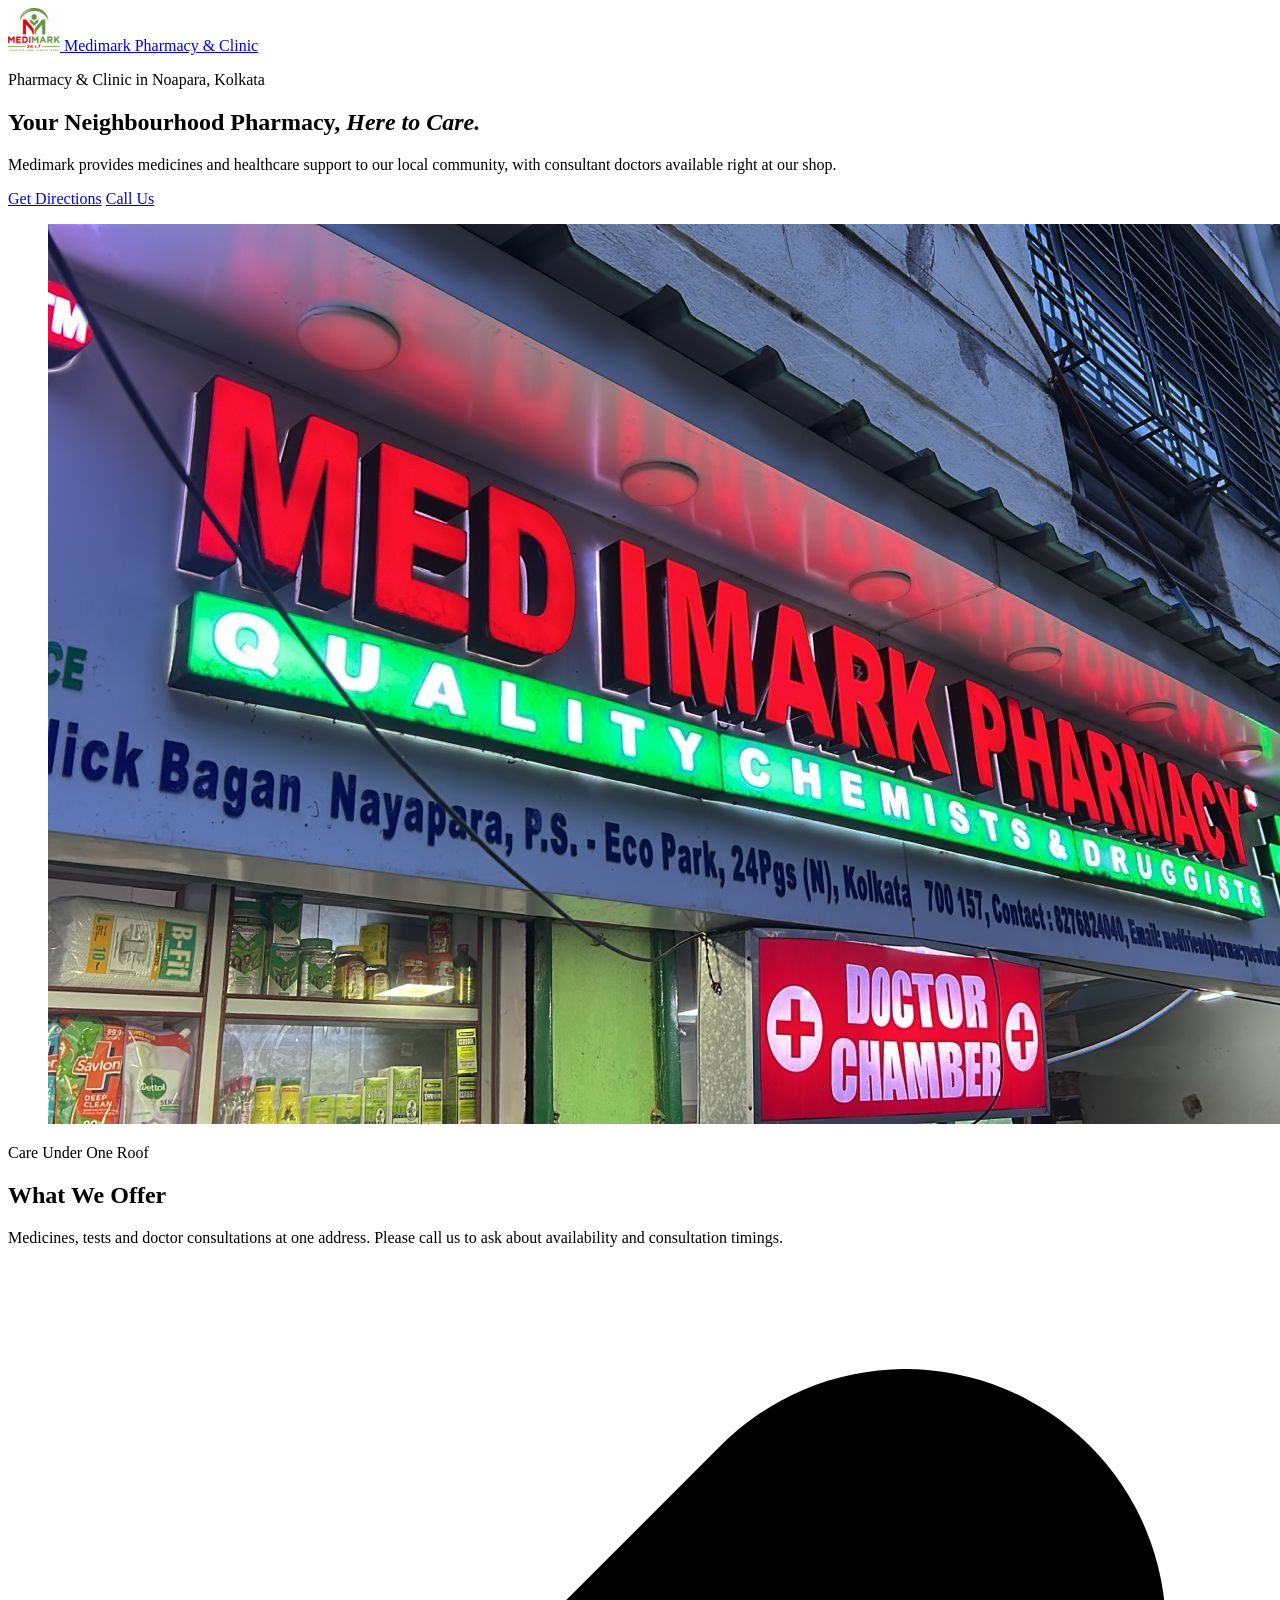
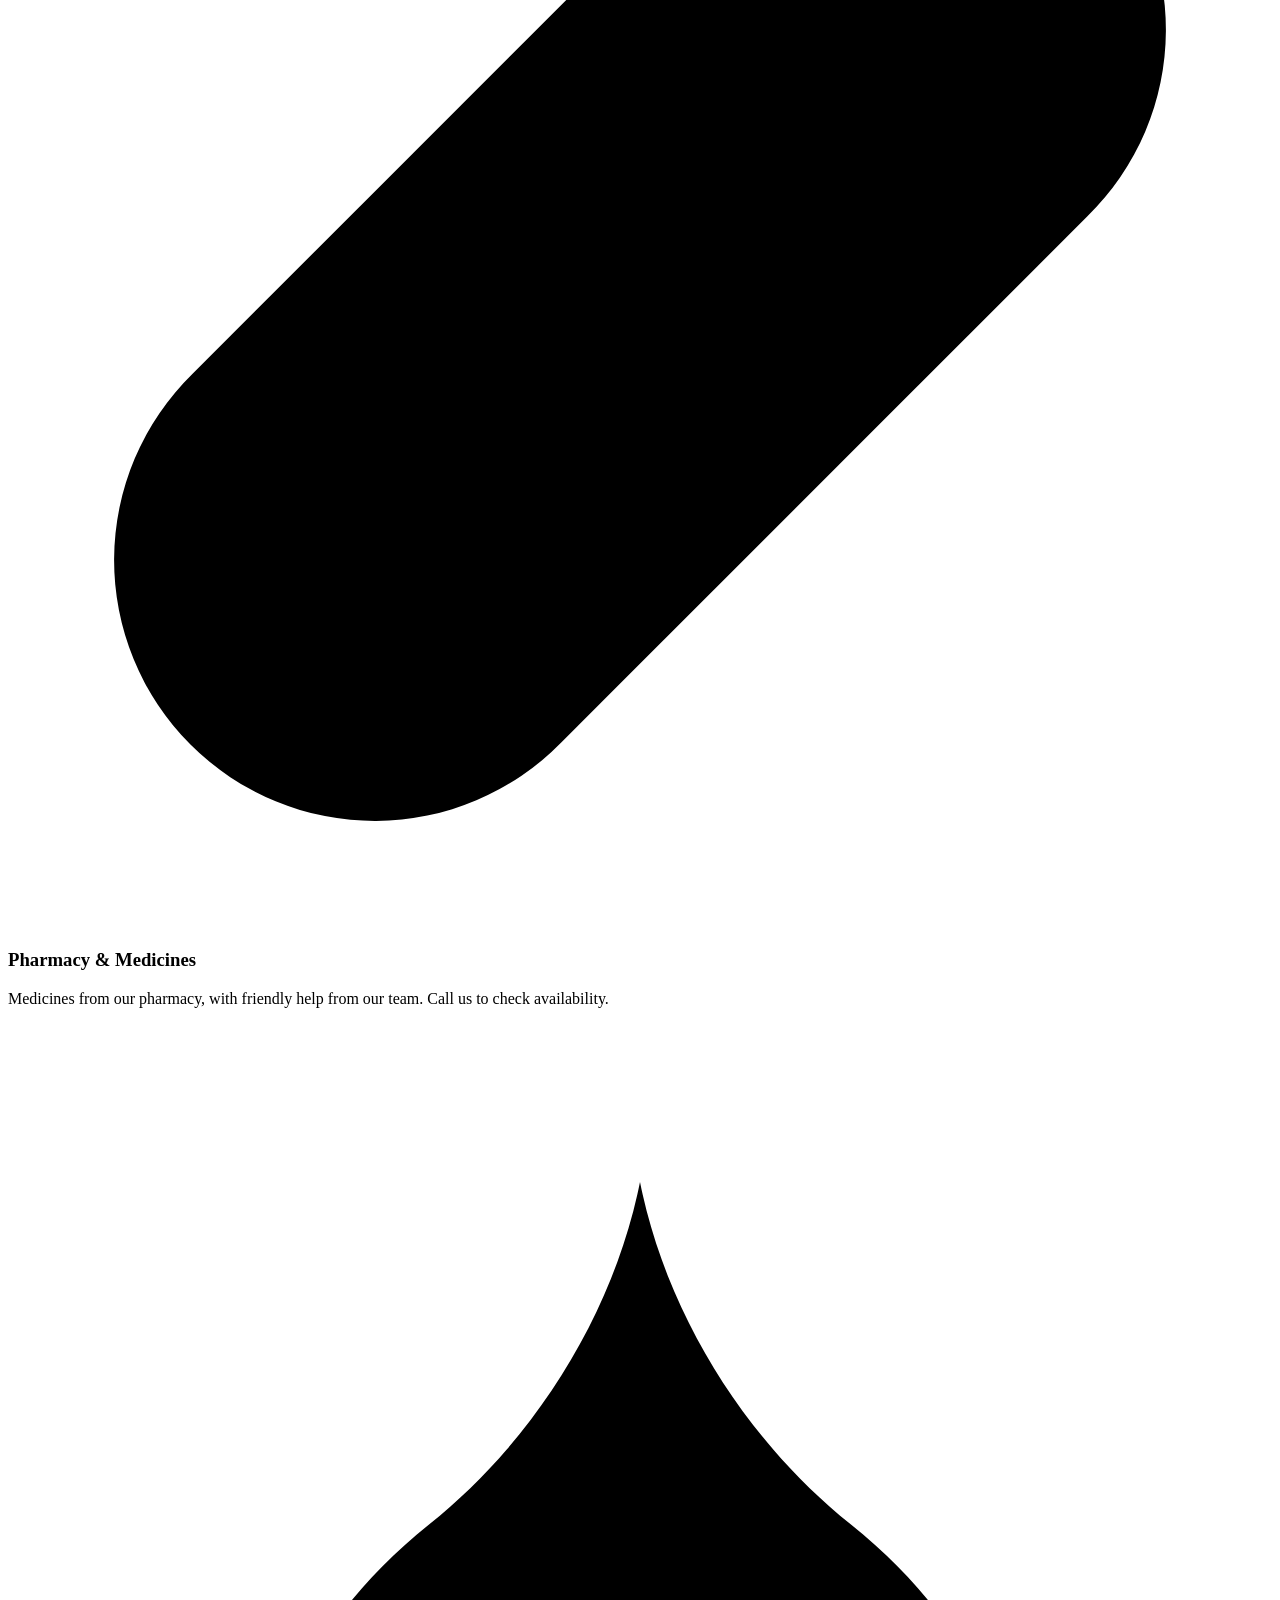
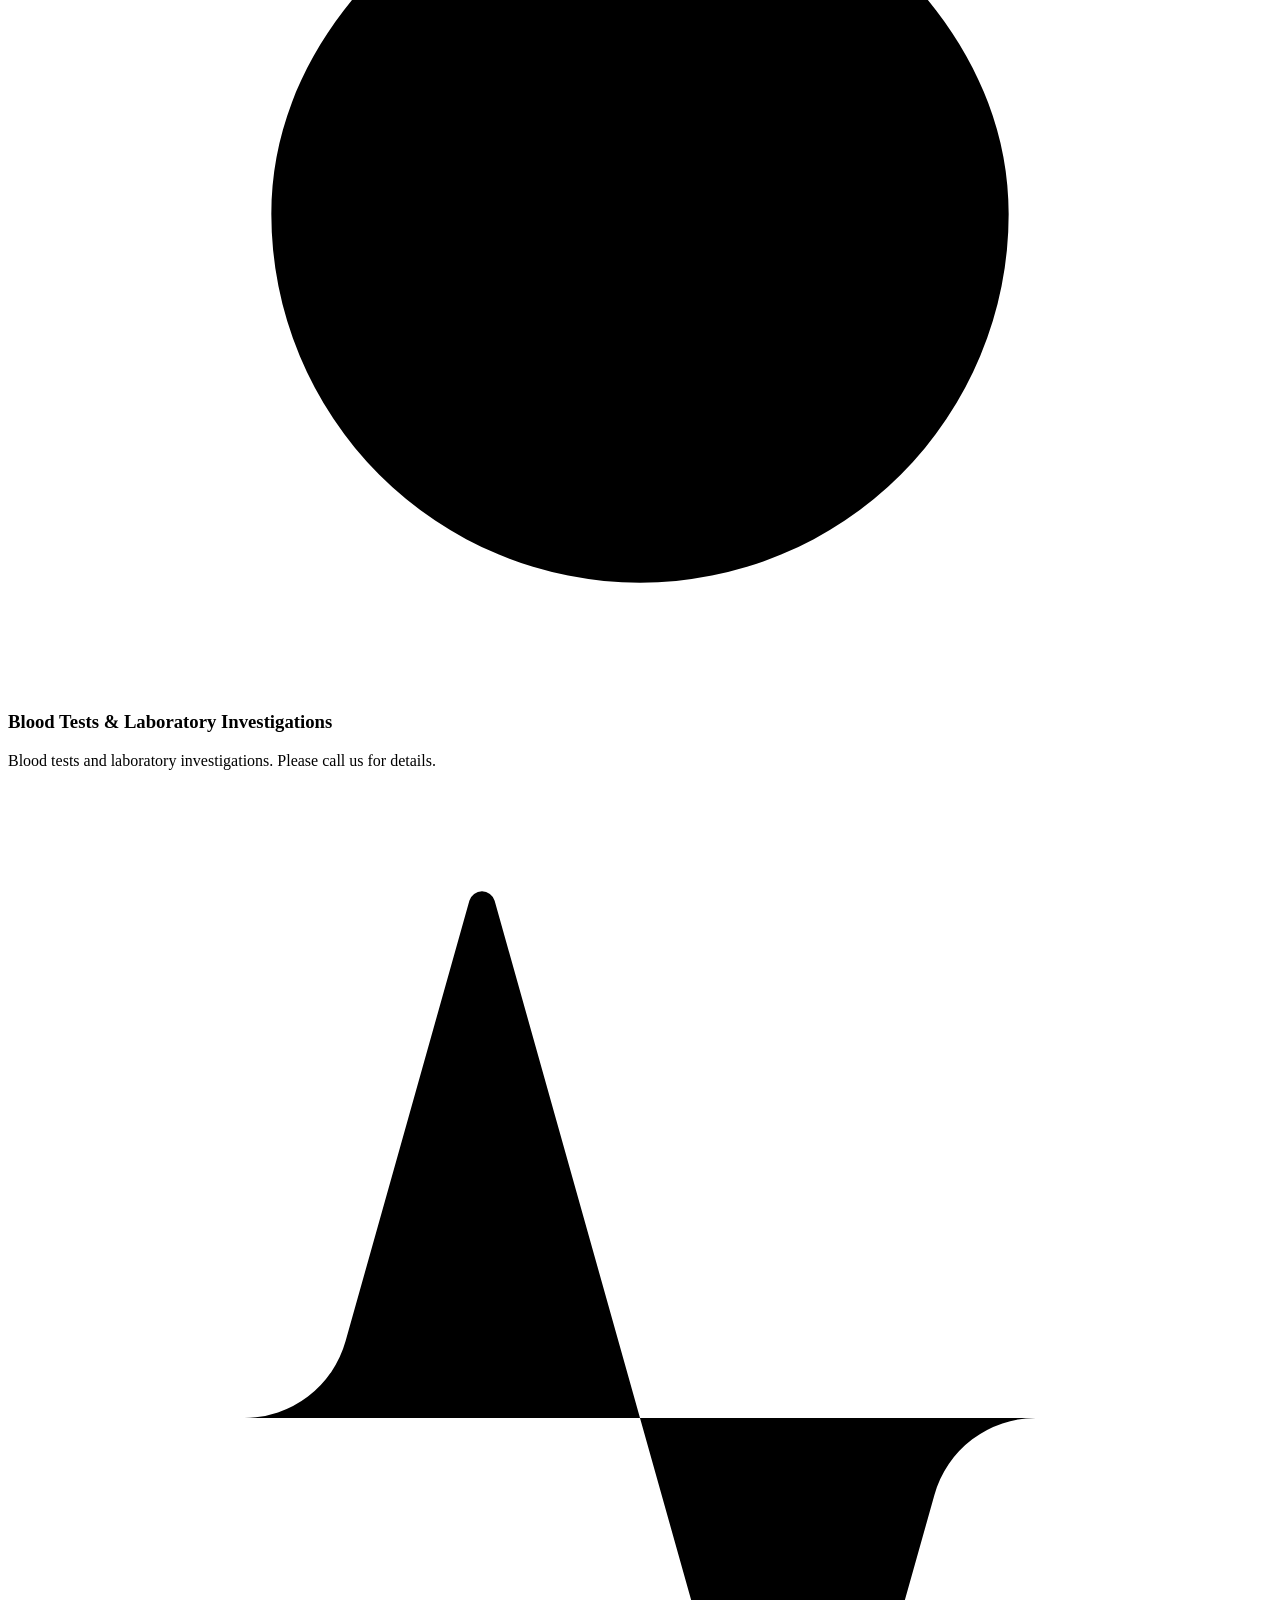
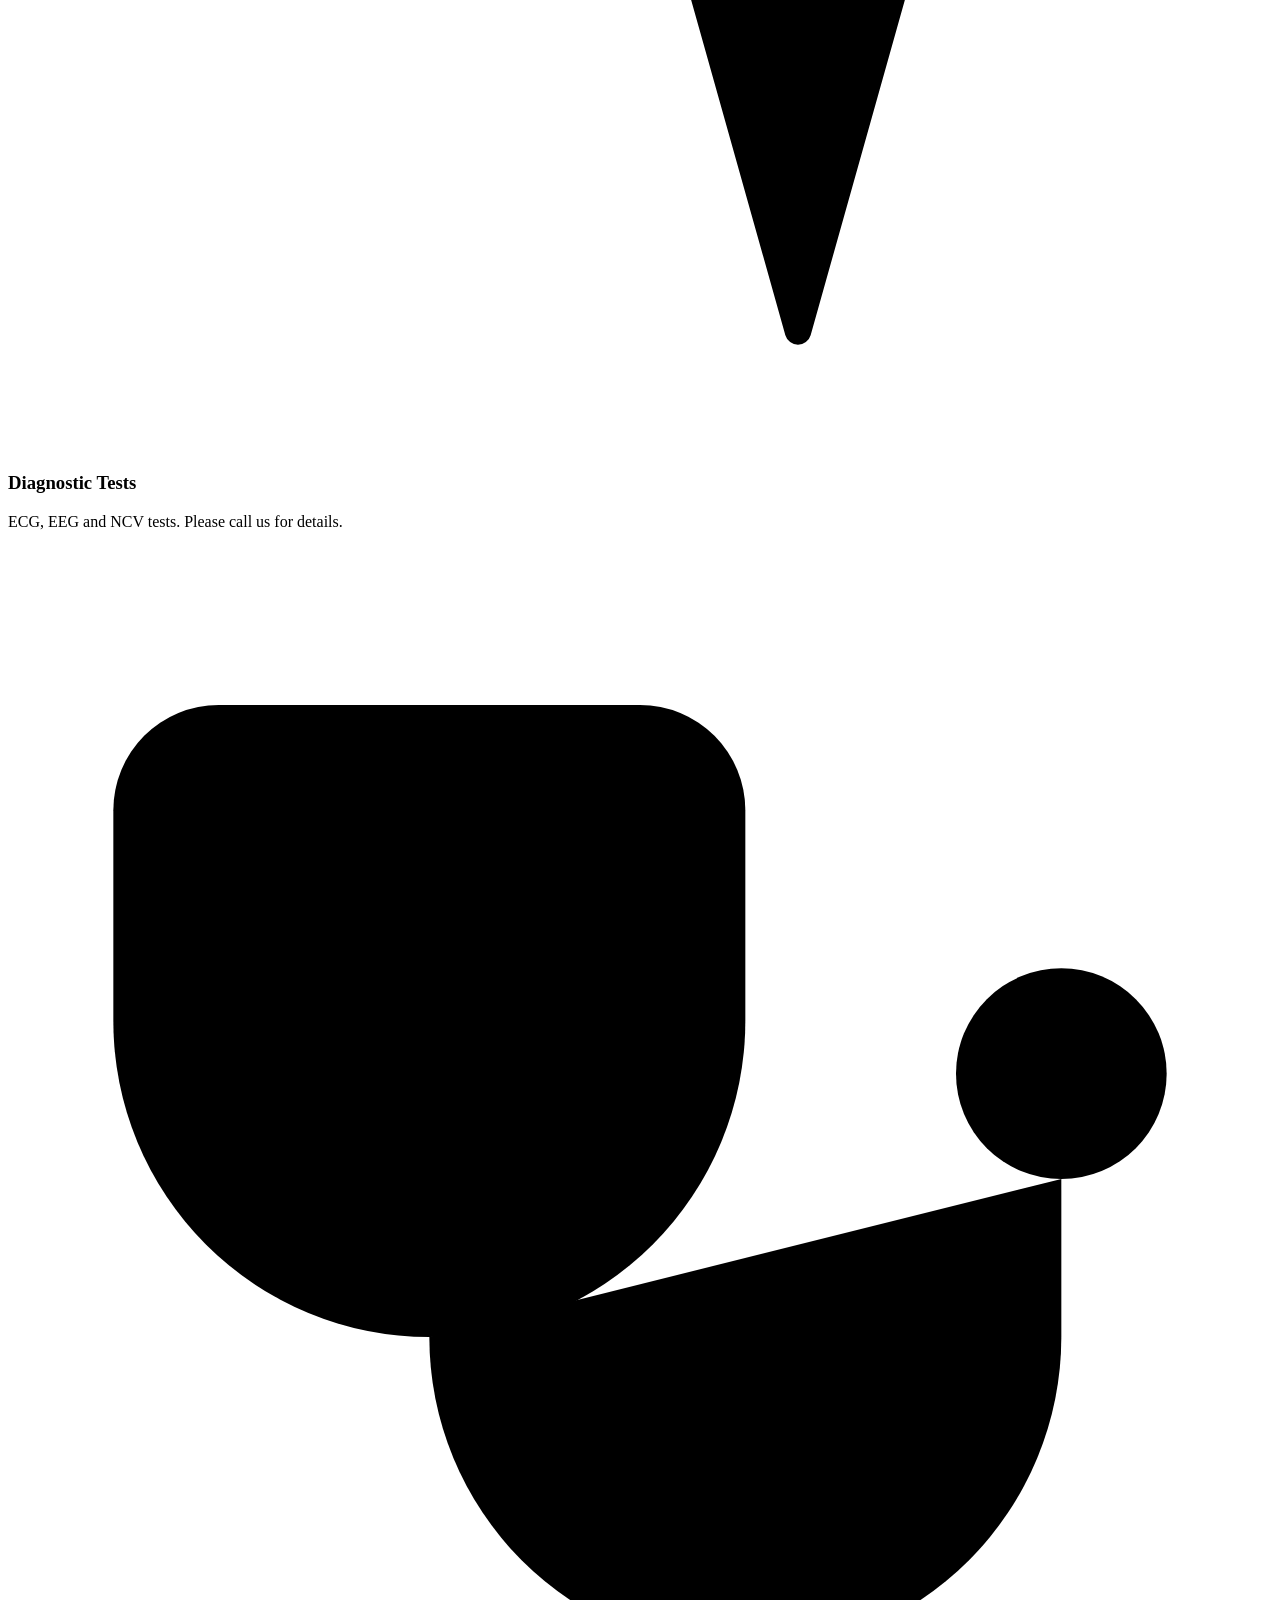
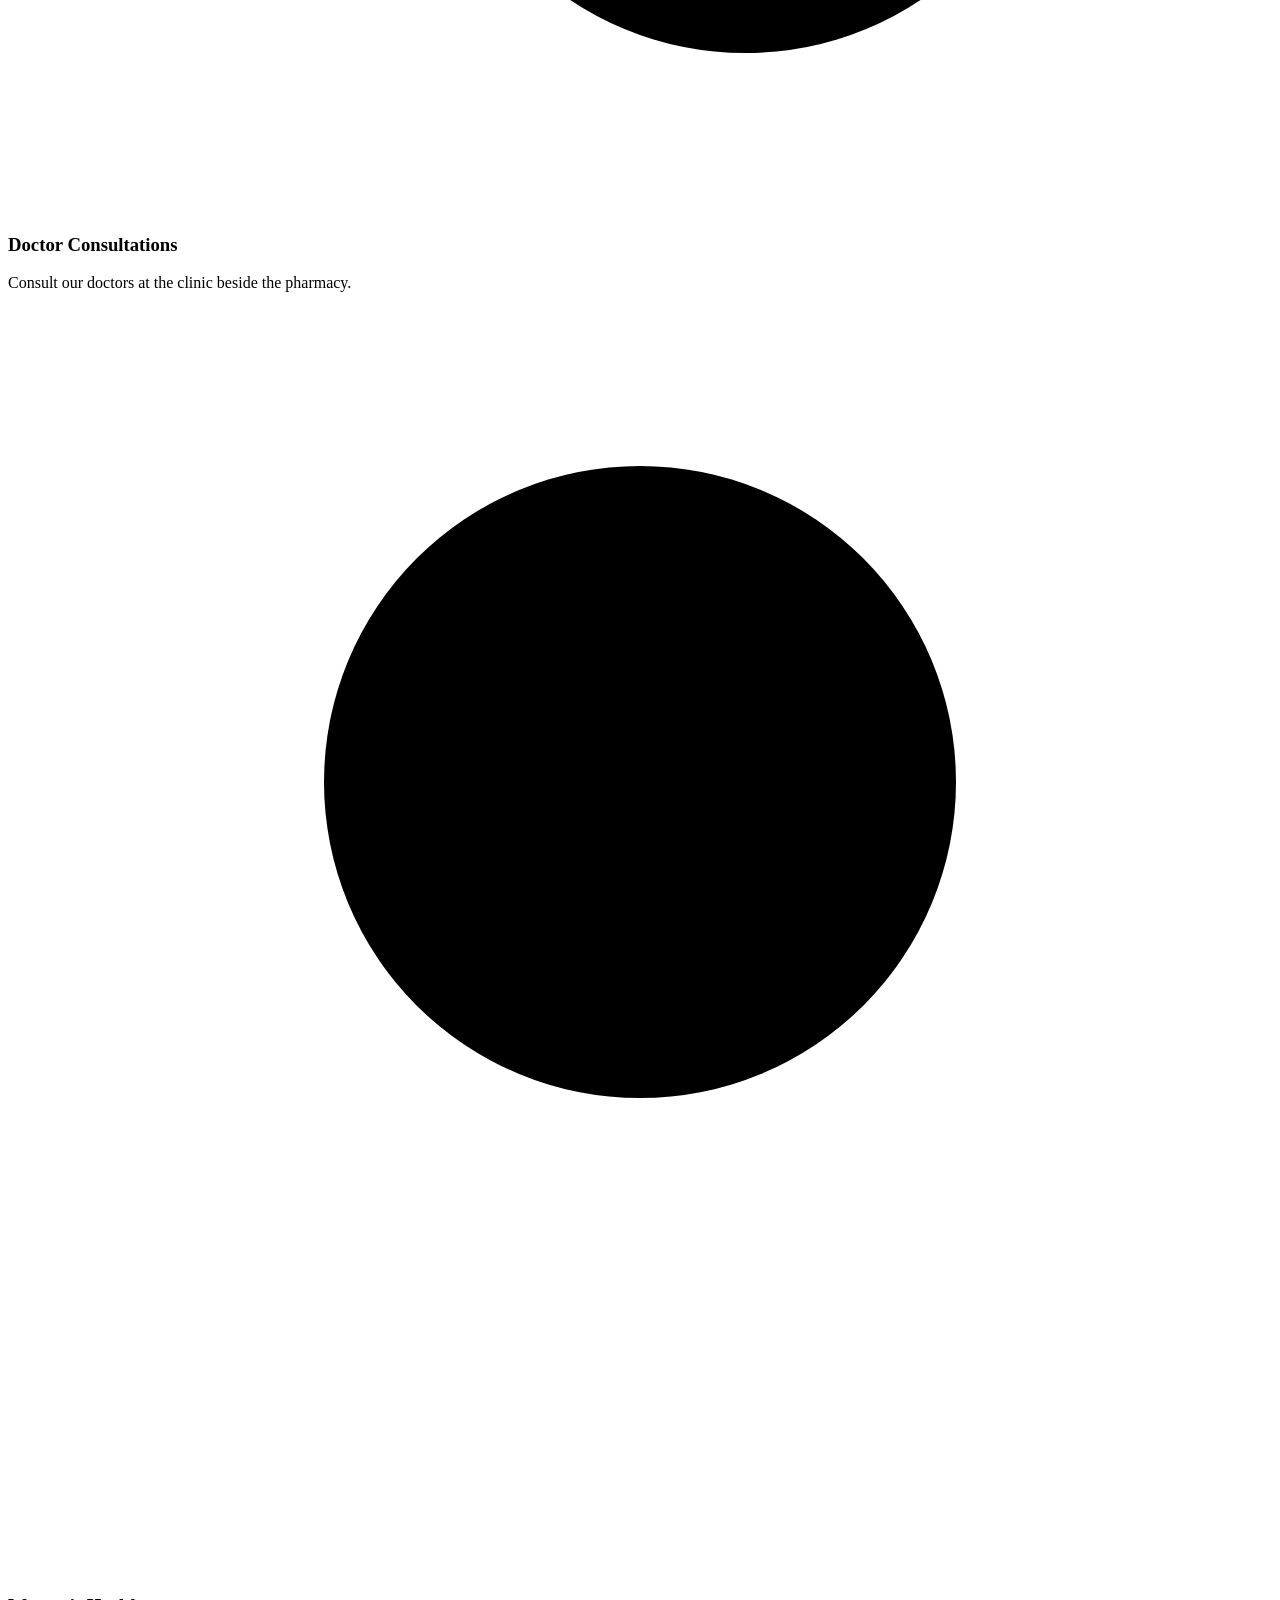
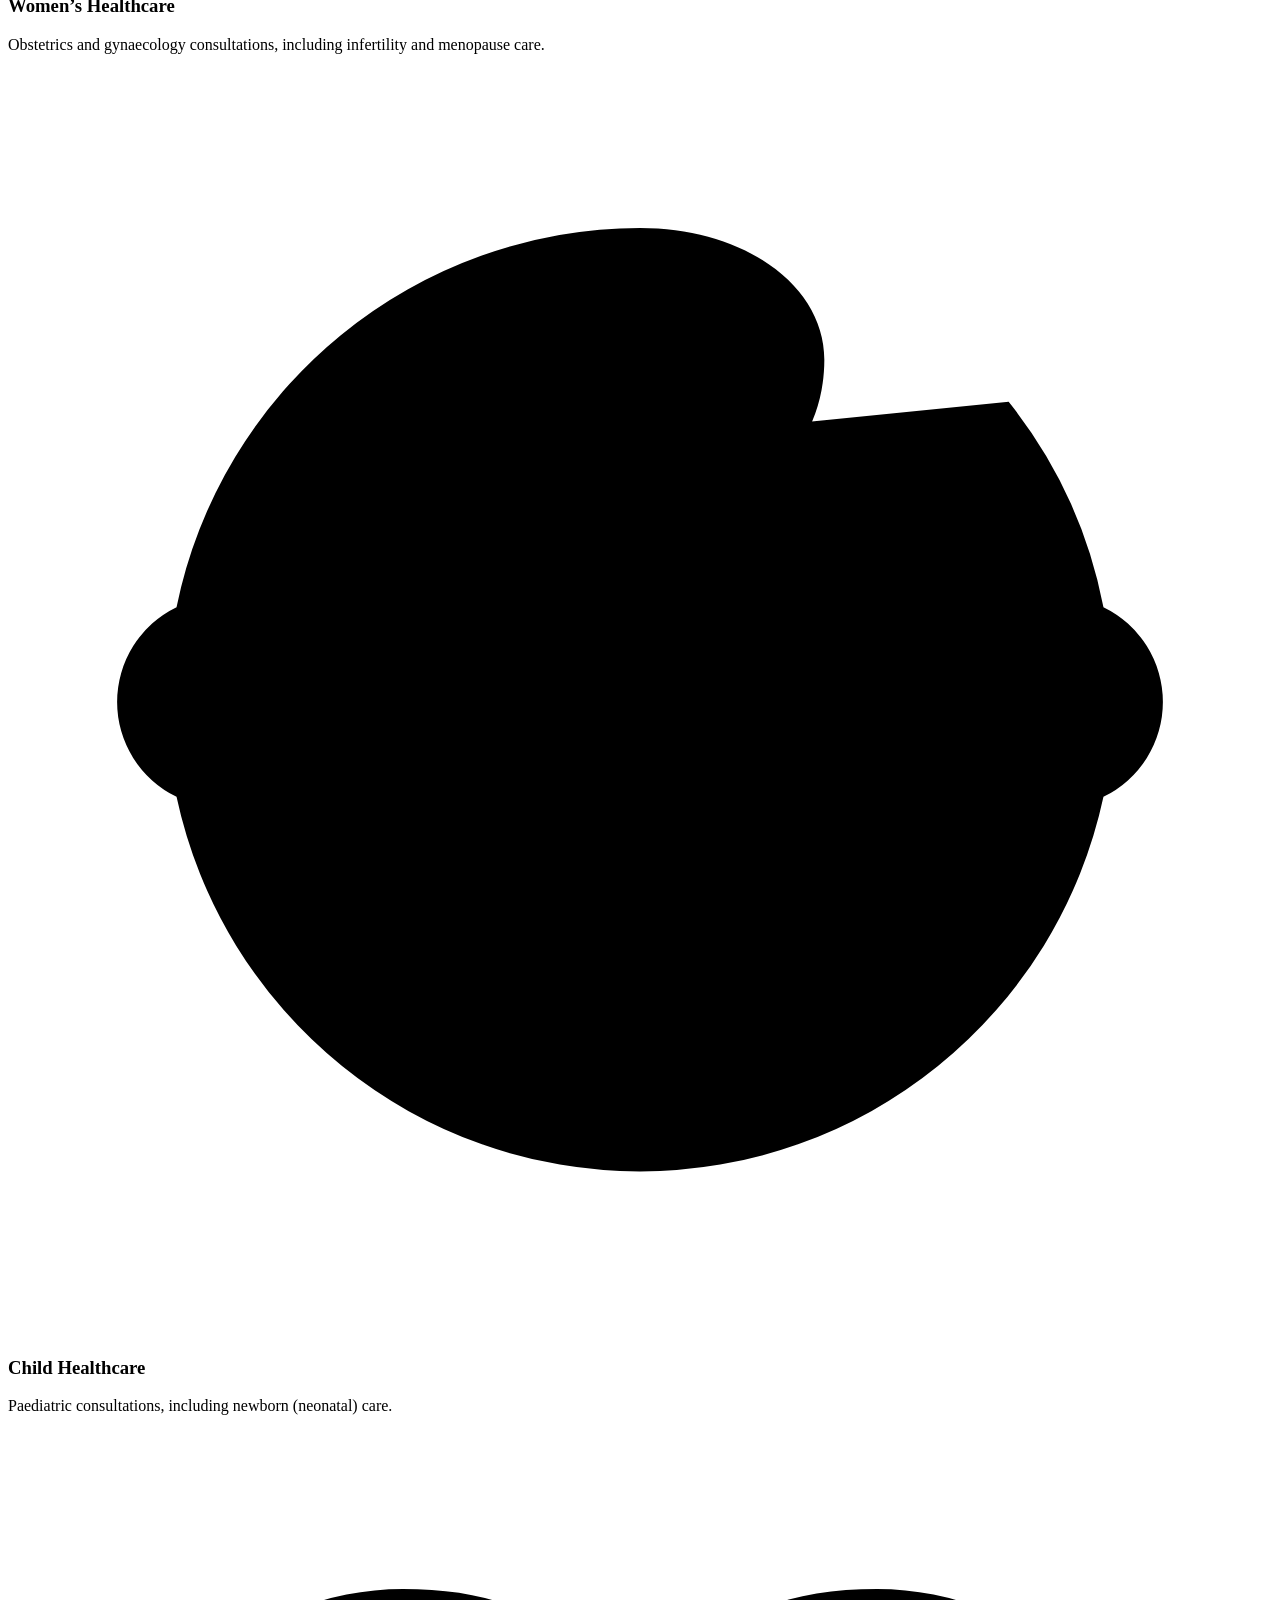
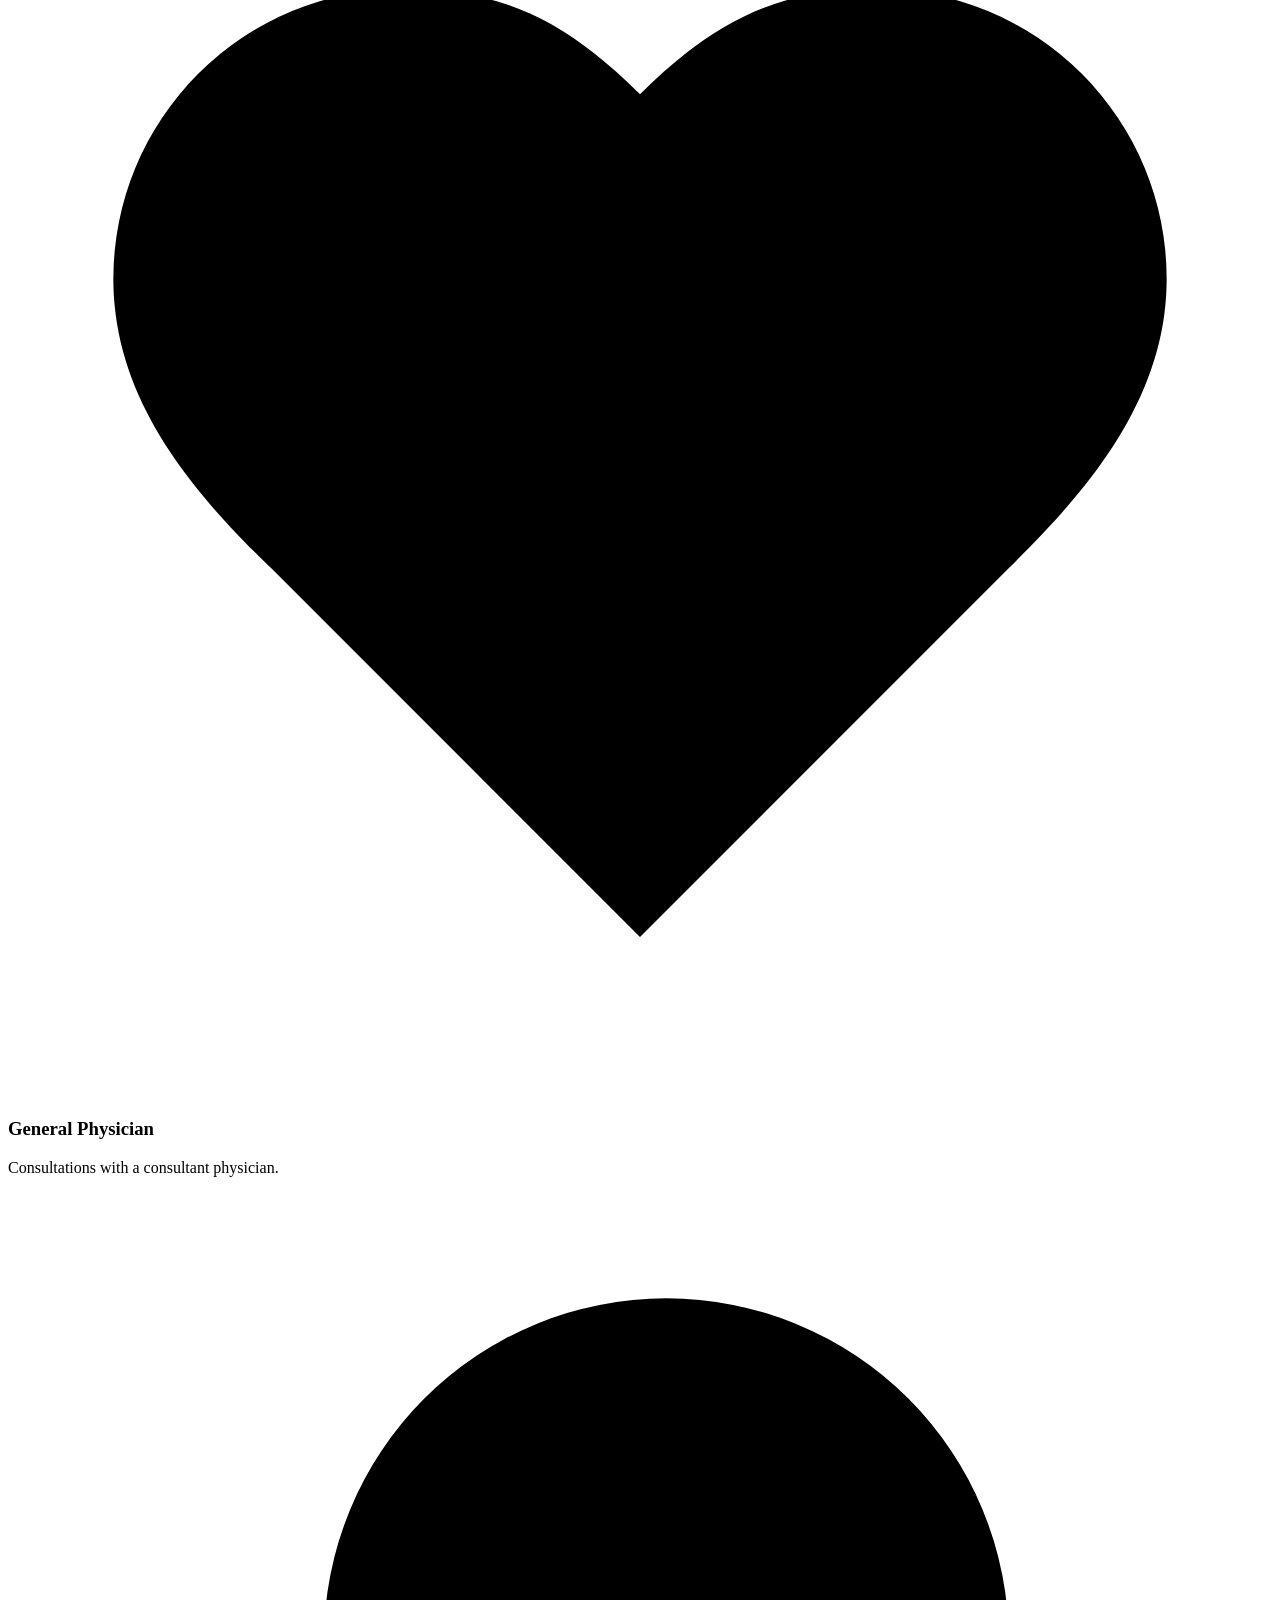
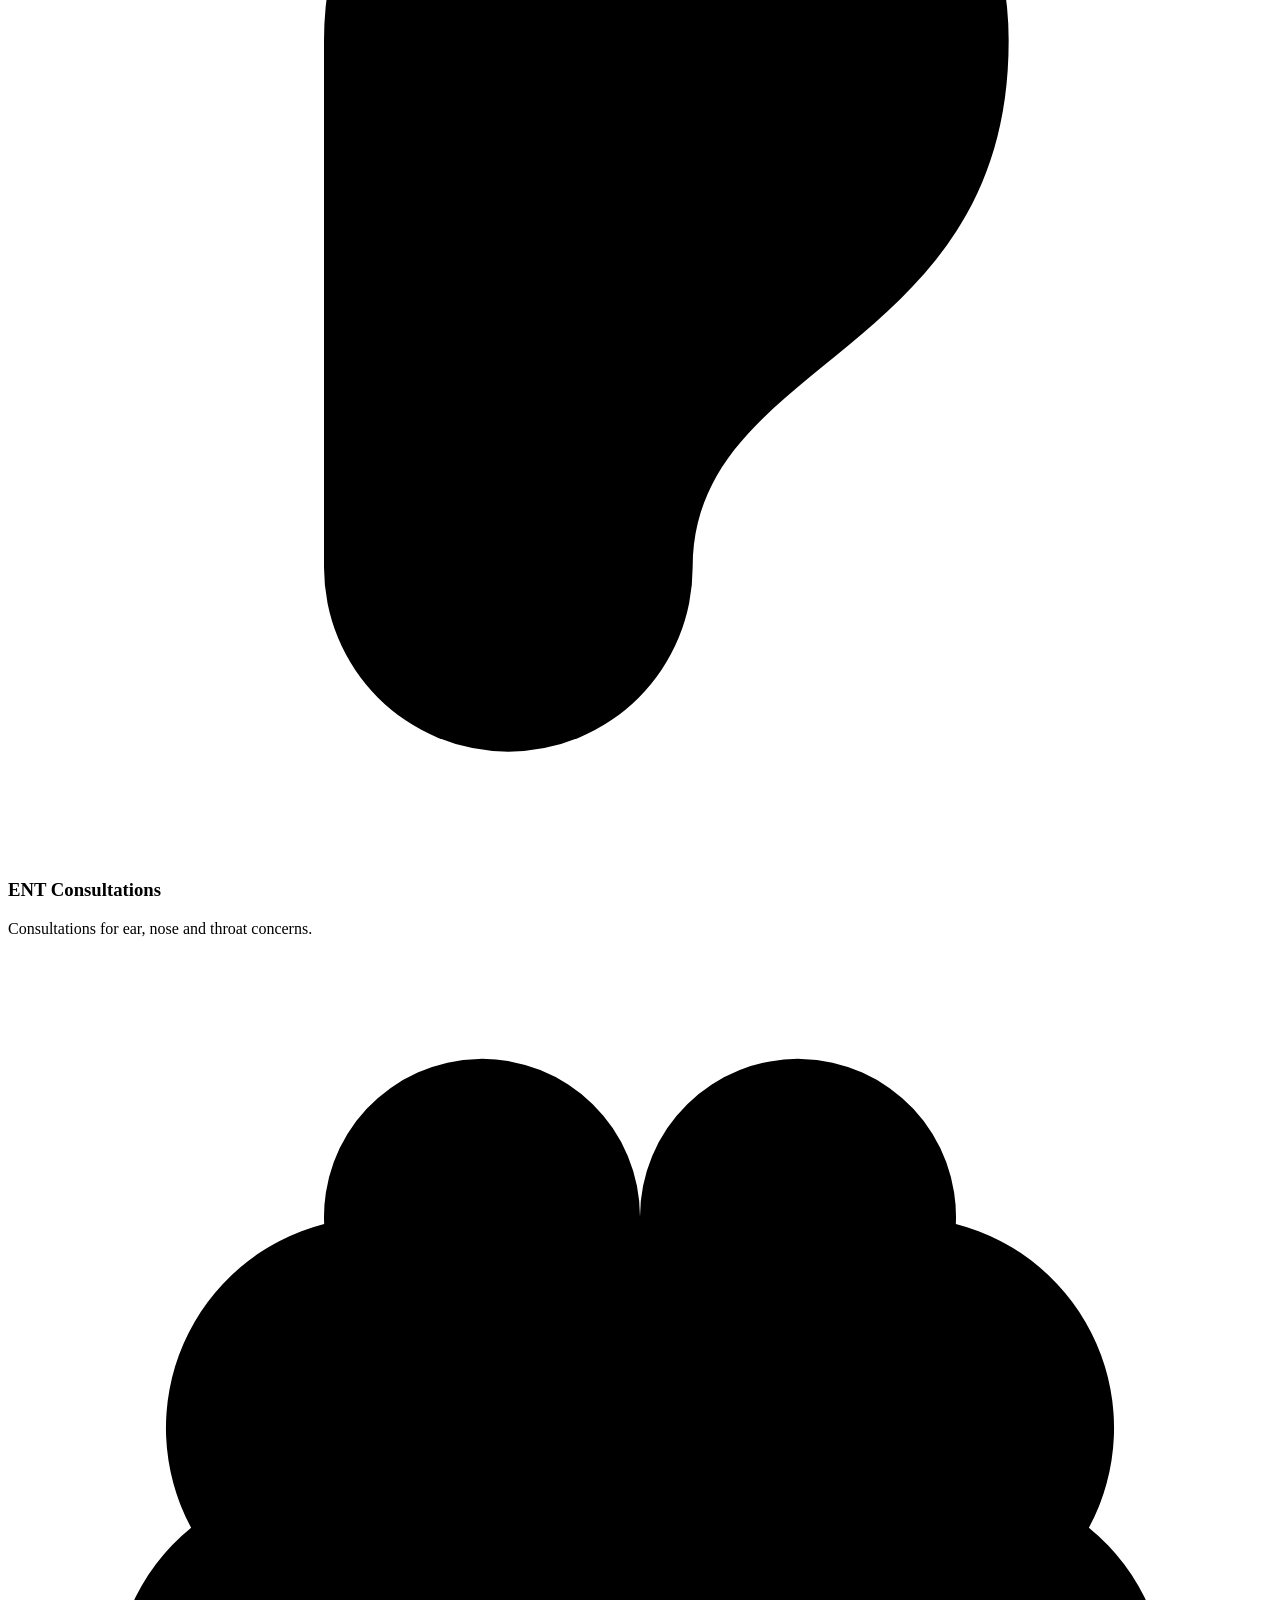
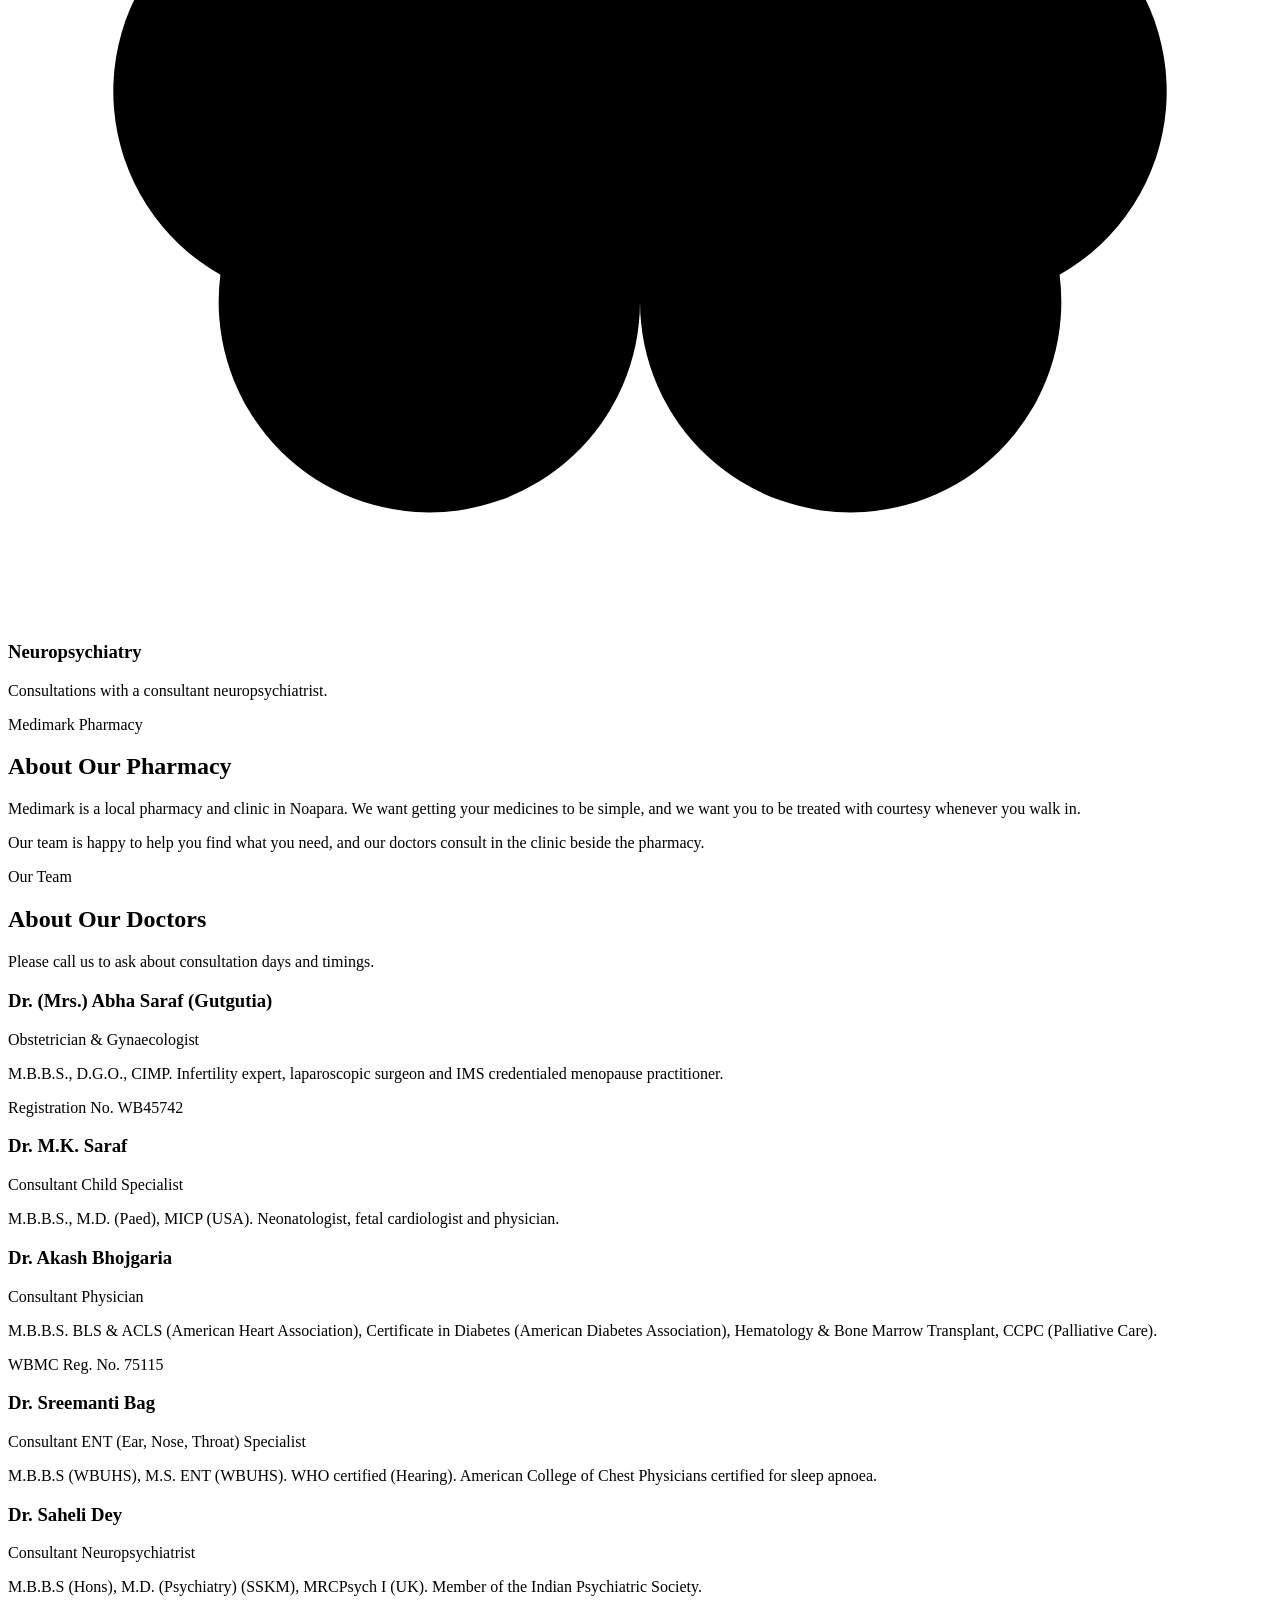
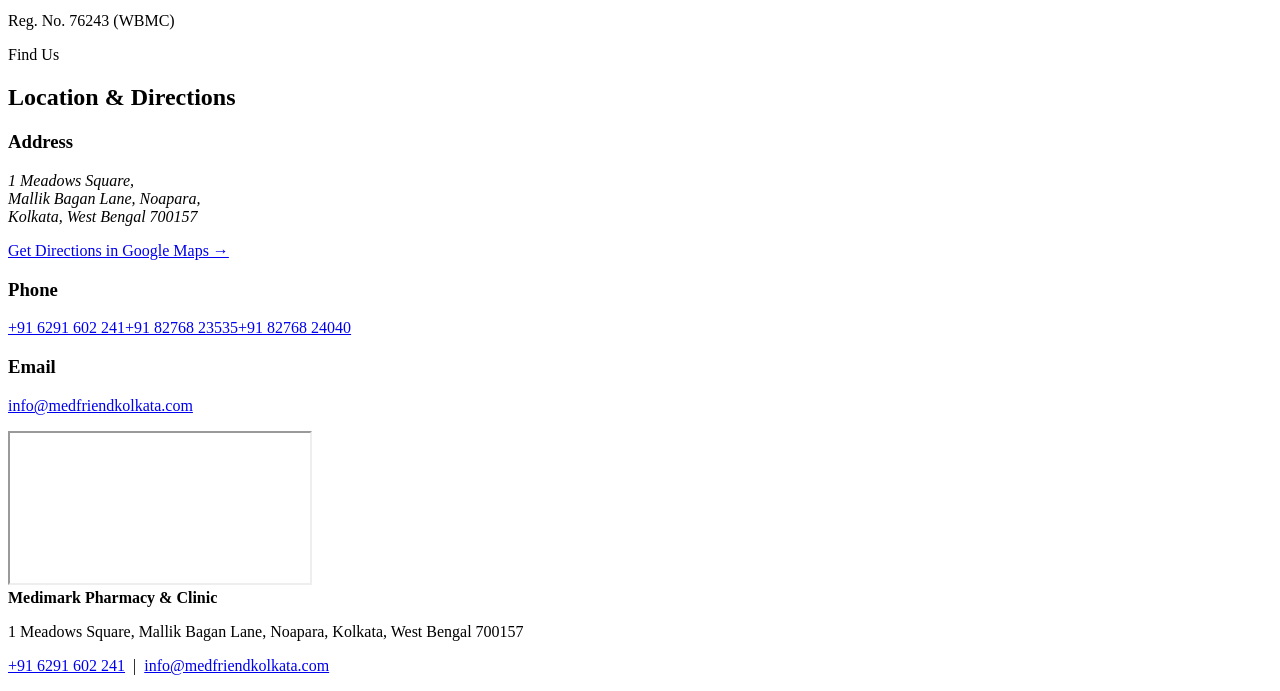
==== commit 3fe874c1: "Rename index (10).html to index.html" ====
--- a/index.html
+++ b/index.html
@@ -47,25 +47,23 @@
     </div>
   </section>
 
-  <section class="sec white" id="doctors" aria-labelledby="doctors-h">
+  <section class="sec white" id="offer" aria-labelledby="offer-h">
     <div class="wrap">
       <header class="sec-head">
-        <p class="eyebrow">Our Team</p>
-        <h2 id="doctors-h">About Our Doctors</h2>
-        <p>Please call us to ask about consultation days and timings.</p>
+        <p class="eyebrow">Care Under One Roof</p>
+        <h2 id="offer-h">What We Offer</h2>
+        <p>Medicines, tests and doctor consultations at one address. Please call us to ask about availability and consultation timings.</p>
       </header>
-      <div class="grid two">
-        <article class="card doc">
-          <h3>Dr. (Mrs.) Abha Saraf (Gutgutia)</h3>
-          <p class="spec">Obstetrician &amp; Gynaecologist</p>
-          <p>M.B.B.S., D.G.O., CIMP. Infertility expert, laparoscopic surgeon and IMS credentialed menopause practitioner.</p>
-          <p class="reg">Registration No. WB45742</p>
-        </article>
-        <article class="card doc">
-          <h3>Dr. M.K. Saraf</h3>
-          <p class="spec">Consultant Child Specialist</p>
-          <p>M.B.B.S., M.D. (Paed), MICP (USA). Neonatologist, fetal cardiologist and physician.</p>
-        </article>
+      <div class="grid three">
+        <article class="card svc"><span class="ico"><svg viewBox="0 0 24 24" aria-hidden="true" focusable="false"><path d="m10.5 20.5 10-10a4.95 4.95 0 1 0-7-7l-10 10a4.95 4.95 0 1 0 7 7Z"/><path d="m8.5 8.5 7 7"/></svg></span><h3>Pharmacy &amp; Medicines</h3><p>Medicines from our pharmacy, with friendly help from our team. Call us to check availability.</p></article>
+        <article class="card svc"><span class="ico"><svg viewBox="0 0 24 24" aria-hidden="true" focusable="false"><path d="M12 22a7 7 0 0 0 7-7c0-2-1-3.9-3-5.5s-3.5-4-4-6.5c-.5 2.5-2 4.9-4 6.5C6 11.1 5 13 5 15a7 7 0 0 0 7 7z"/></svg></span><h3>Blood Tests &amp; Laboratory Investigations</h3><p>Blood tests and laboratory investigations. Please call us for details.</p></article>
+        <article class="card svc"><span class="ico"><svg viewBox="0 0 24 24" aria-hidden="true" focusable="false"><path d="M22 12h-2.48a2 2 0 0 0-1.93 1.46l-2.35 8.36a.25.25 0 0 1-.48 0L9.24 2.18a.25.25 0 0 0-.48 0l-2.35 8.36A2 2 0 0 1 4.49 12H2"/></svg></span><h3>Diagnostic Tests</h3><p>ECG, EEG and NCV tests. Please call us for details.</p></article>
+        <article class="card svc"><span class="ico"><svg viewBox="0 0 24 24" aria-hidden="true" focusable="false"><path d="M11 2v2"/><path d="M5 2v2"/><path d="M5 3H4a2 2 0 0 0-2 2v4a6 6 0 0 0 12 0V5a2 2 0 0 0-2-2h-1"/><path d="M8 15a6 6 0 0 0 12 0v-3"/><circle cx="20" cy="10" r="2"/></svg></span><h3>Doctor Consultations</h3><p>Consult our doctors at the clinic beside the pharmacy.</p></article>
+        <article class="card svc"><span class="ico"><svg viewBox="0 0 24 24" aria-hidden="true" focusable="false"><circle cx="12" cy="9" r="6"/><path d="M12 15v7"/><path d="M9 19h6"/></svg></span><h3>Women&rsquo;s Healthcare</h3><p>Obstetrics and gynaecology consultations, including infertility and menopause care.</p></article>
+        <article class="card svc"><span class="ico"><svg viewBox="0 0 24 24" aria-hidden="true" focusable="false"><path d="M9 12h.01"/><path d="M15 12h.01"/><path d="M10 16c.5.3 1.2.5 2 .5s1.5-.2 2-.5"/><path d="M19 6.3a9 9 0 0 1 1.8 3.9 2 2 0 0 1 0 3.6 9 9 0 0 1-17.6 0 2 2 0 0 1 0-3.6A9 9 0 0 1 12 3c2 0 3.5 1.1 3.5 2.5s-.9 2.5-2 2.5c-.8 0-1.5-.4-1.5-1"/></svg></span><h3>Child Healthcare</h3><p>Paediatric consultations, including newborn (neonatal) care.</p></article>
+        <article class="card svc"><span class="ico"><svg viewBox="0 0 24 24" aria-hidden="true" focusable="false"><path d="M19 14c1.49-1.46 3-3.21 3-5.5A5.5 5.5 0 0 0 16.5 3c-1.76 0-3 .5-4.5 2-1.5-1.5-2.74-2-4.5-2A5.5 5.5 0 0 0 2 8.5c0 2.3 1.5 4.05 3 5.5l7 7Z"/><path d="M3.22 12H9.5l.5-1 2 4.5 2-7 1.5 3.5h5.27"/></svg></span><h3>General Physician</h3><p>Consultations with a consultant physician.</p></article>
+        <article class="card svc"><span class="ico"><svg viewBox="0 0 24 24" aria-hidden="true" focusable="false"><path d="M6 8.5a6.5 6.5 0 1 1 13 0c0 6-6 6-6 10a3.5 3.5 0 1 1-7 0"/><path d="M15 8.5a2.5 2.5 0 0 0-5 0v1a2 2 0 1 1 0 4"/></svg></span><h3>ENT Consultations</h3><p>Consultations for ear, nose and throat concerns.</p></article>
+        <article class="card svc"><span class="ico"><svg viewBox="0 0 24 24" aria-hidden="true" focusable="false"><path d="M12 5a3 3 0 1 0-5.997.125 4 4 0 0 0-2.526 5.77 4 4 0 0 0 .556 6.588A4 4 0 1 0 12 18Z"/><path d="M12 5a3 3 0 1 1 5.997.125 4 4 0 0 1 2.526 5.77 4 4 0 0 1-.556 6.588A4 4 0 1 1 12 18Z"/><path d="M15 13a4.5 4.5 0 0 1-3-4 4.5 4.5 0 0 1-3 4"/></svg></span><h3>Neuropsychiatry</h3><p>Consultations with a consultant neuropsychiatrist.</p></article>
       </div>
     </div>
   </section>
@@ -81,7 +79,47 @@
     </div>
   </section>
 
-  <section class="sec white" id="location" aria-labelledby="loc-h">
+  <section class="sec white" id="doctors" aria-labelledby="doctors-h">
+    <div class="wrap">
+      <header class="sec-head">
+        <p class="eyebrow">Our Team</p>
+        <h2 id="doctors-h">About Our Doctors</h2>
+        <p>Please call us to ask about consultation days and timings.</p>
+      </header>
+      <div class="grid three">
+        <article class="card doc">
+          <h3>Dr. (Mrs.) Abha Saraf (Gutgutia)</h3>
+          <p class="spec">Obstetrician &amp; Gynaecologist</p>
+          <p>M.B.B.S., D.G.O., CIMP. Infertility expert, laparoscopic surgeon and IMS credentialed menopause practitioner.</p>
+          <p class="reg">Registration No. WB45742</p>
+        </article>
+        <article class="card doc">
+          <h3>Dr. M.K. Saraf</h3>
+          <p class="spec">Consultant Child Specialist</p>
+          <p>M.B.B.S., M.D. (Paed), MICP (USA). Neonatologist, fetal cardiologist and physician.</p>
+        </article>
+        <article class="card doc">
+          <h3>Dr. Akash Bhojgaria</h3>
+          <p class="spec">Consultant Physician</p>
+          <p>M.B.B.S. BLS &amp; ACLS (American Heart Association), Certificate in Diabetes (American Diabetes Association), Hematology &amp; Bone Marrow Transplant, CCPC (Palliative Care).</p>
+          <p class="reg">WBMC Reg. No. 75115</p>
+        </article>
+        <article class="card doc">
+          <h3>Dr. Sreemanti Bag</h3>
+          <p class="spec">Consultant ENT (Ear, Nose, Throat) Specialist</p>
+          <p>M.B.B.S (WBUHS), M.S. ENT (WBUHS). WHO certified (Hearing). American College of Chest Physicians certified for sleep apnoea.</p>
+        </article>
+        <article class="card doc">
+          <h3>Dr. Saheli Dey</h3>
+          <p class="spec">Consultant Neuropsychiatrist</p>
+          <p>M.B.B.S (Hons), M.D. (Psychiatry) (SSKM), MRCPsych I (UK). Member of the Indian Psychiatric Society.</p>
+          <p class="reg">Reg. No. 76243 (WBMC)</p>
+        </article>
+      </div>
+    </div>
+  </section>
+
+  <section class="sec" id="location" aria-labelledby="loc-h">
     <div class="wrap">
       <header class="sec-head">
         <p class="eyebrow">Find Us</p>
